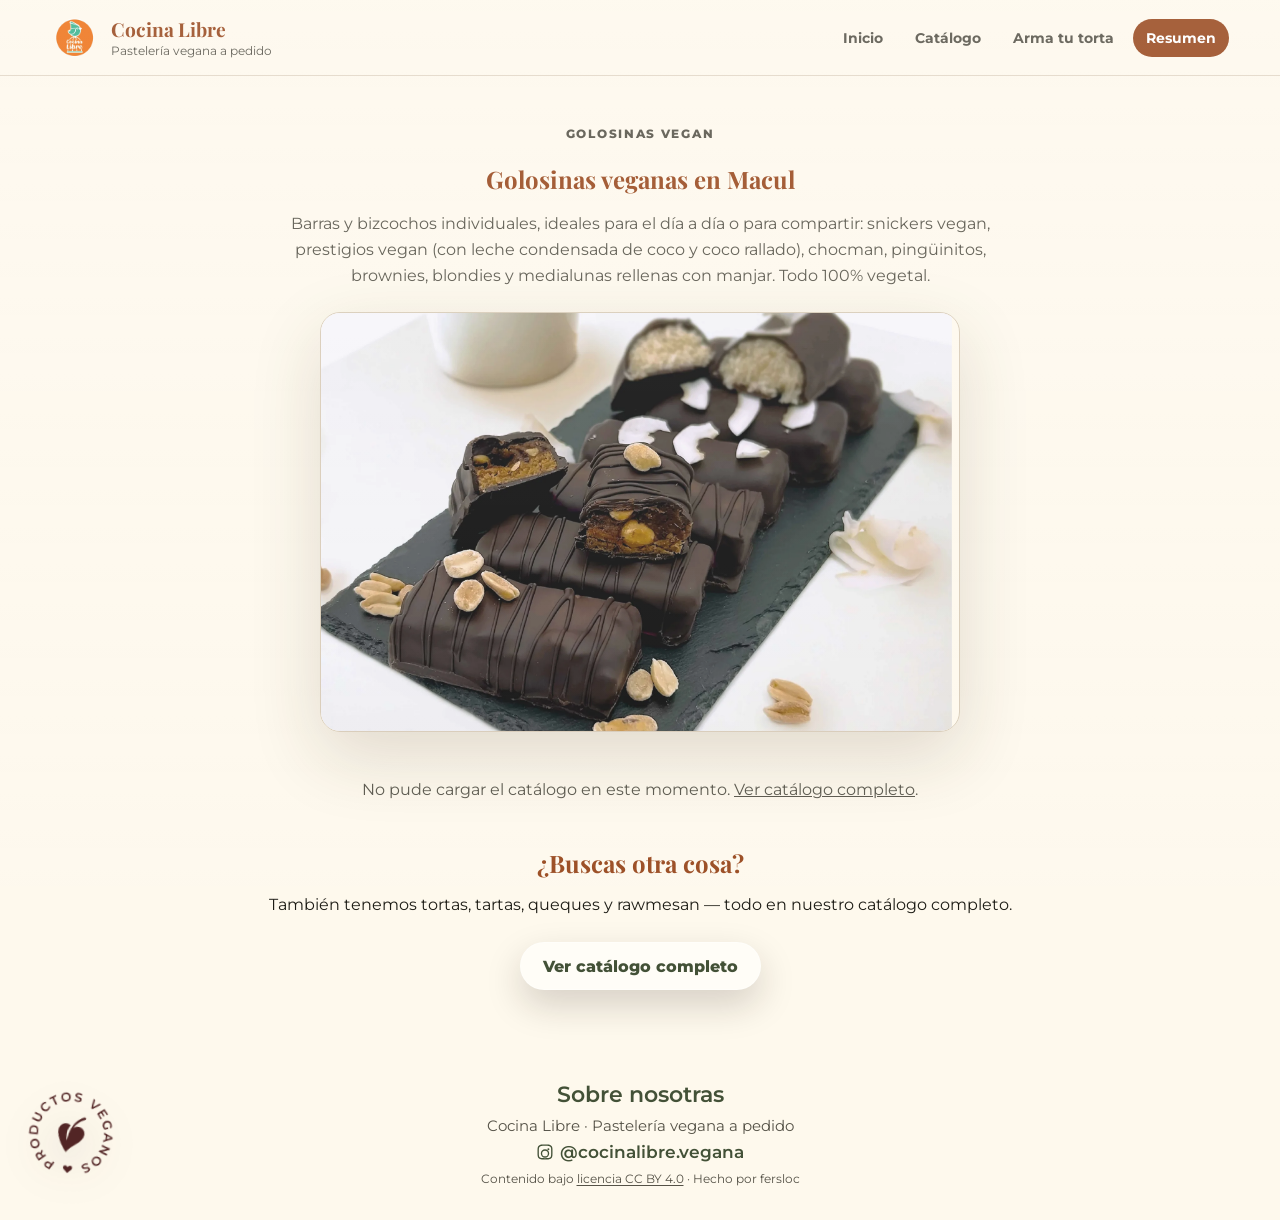
==== golosinas-veganas.html @ eaa478f3 "frslc" ====
<!doctype html>
<html lang="es">
  <head>
    <meta charset="utf-8" />
    <meta name="viewport" content="width=device-width, initial-scale=1" />
    <title>Golosinas veganas en Macul | Cocina Libre</title>
    <link rel="icon" type="image/png" href="assets/Imagenes/recursosGraficos/recursos graficos extra-logo colores.png" />
    <link rel="apple-touch-icon" href="assets/Imagenes/recursosGraficos/recursos graficos extra-logo colores.png" />
    <meta name="description" content="Golosinas veganas en Macul: snickers, prestigios, chocman, pingüinitos, brownies, blondies y medialunas. 100% vegetal, sin lácteos ni huevo." />
    <meta name="robots" content="index, follow" />
    <link rel="canonical" href="https://cocinalibre.cl/golosinas-veganas.html" />
    <meta name="theme-color" content="#435137" />
    <meta property="og:title" content="Golosinas veganas en Macul | Cocina Libre" />
    <meta property="og:description" content="Golosinas veganas en Macul: snickers, prestigios, chocman, pingüinitos, brownies, blondies y medialunas." />
    <meta property="og:image" content="https://cocinalibre.cl/assets/Imagenes/imagenes categorias/cat-golosinas1.webp" />
    <meta property="og:url" content="https://cocinalibre.cl/golosinas-veganas.html" />
    <meta property="og:type" content="website" />
    <link rel="preconnect" href="https://fonts.googleapis.com" />
    <link rel="preconnect" href="https://fonts.gstatic.com" crossorigin />
    <link href="https://fonts.googleapis.com/css2?family=Montserrat:wght@400;500;600;700;800&family=Playfair+Display:wght@600;700&display=swap" rel="stylesheet" />
    <link rel="stylesheet" href="styles.css" />
    <style>
      .cat-hero { padding: 48px 0 8px; max-width: 760px; margin: 0 auto; text-align: center; }
      .cat-hero h1 { margin-bottom: 12px; font-family: "Playfair Display", Georgia, serif; color: var(--clay); font-weight: 700; }
      .cat-hero p { color: var(--muted); line-height: 1.6; }
      .cat-photo { display: block; width: 100%; max-width: 640px; margin: 24px auto; border-radius: 20px; border: 1px solid var(--line); box-shadow: var(--shadow); object-fit: cover; max-height: 420px; }
      .cat-section { max-width: 760px; margin: 0 auto 40px; }
      .cat-section h2 { margin-bottom: 12px; }
      .cat-section p, .cat-section li { color: var(--muted); line-height: 1.6; }
      .cat-catalog { max-width: 900px; margin: 0 auto 32px; text-align: center; }
      .cat-cta { max-width: 760px; margin: 0 auto 56px; text-align: center; }
      .cat-cta h2 { color: var(--clay); }
      .cat-cta .button { margin-top: 12px; }
    </style>
  </head>
  <body>
    <header class="topbar">
      <a class="brand" href="index.html#inicio">
        <span class="brand-mark"><img src="assets/Imagenes/recursosGraficos/recursos graficos extra-logo colores.webp" alt="Cocina Libre" /></span>
        <span>
          <strong>Cocina Libre</strong>
          <span>Pastelería vegana a pedido</span>
        </span>
      </a>
      <nav class="nav" aria-label="Navegación principal">
        <a href="index.html#inicio">Inicio</a>
        <a href="index.html#catalogo">Catálogo</a>
        <a href="index.html#arma-tu-torta">Arma tu torta</a>
        <a class="whatsapp-link" href="index.html#resumen">Resumen</a>
      </nav>
    </header>

    <main class="page">
      <section class="shell cat-hero">
        <p class="eyebrow">Golosinas vegan</p>
        <h1>Golosinas veganas en Macul</h1>
        <p>
          Barras y bizcochos individuales, ideales para el día a día o para compartir: snickers vegan, prestigios
          vegan (con leche condensada de coco y coco rallado), chocman, pingüinitos, brownies, blondies y
          medialunas rellenas con manjar. Todo 100% vegetal.
        </p>
        <img class="cat-photo" src="assets/Imagenes/imagenes categorias/cat-golosinas1.webp" alt="Golosinas veganas de Cocina Libre" />
      </section>

      <section class="shell cat-catalog">
        <div id="embeddedCatalog" class="catalog-grid"></div>
      </section>

      <section class="shell cat-cta">
        <h2>¿Buscas otra cosa?</h2>
        <p>También tenemos tortas, tartas, queques y rawmesan — todo en nuestro catálogo completo.</p>
        <a class="button primary" href="index.html#catalogo">Ver catálogo completo</a>
      </section>
    </main>

    <footer class="shell footer">
      <span class="footer-badges" aria-hidden="true">
        <span class="footer-stamp-wrap"><img class="footer-stamp" src="assets/Imagenes/recursosGraficos/recursos graficos extra-productosveganos.webp" alt="" /></span>
      </span>
      <span class="footer-copy">
        <a class="footer-about-link footer-about-link--top" href="sobre-nosotras.html">Sobre nosotras</a><br />
        <span class="footer-tagline">Cocina Libre · Pastelería vegana a pedido</span><br />
        <span class="footer-links">
          <a class="footer-instagram" href="https://instagram.com/cocinalibre.vegana" target="_blank" rel="noreferrer" aria-label="Instagram de Cocina Libre">
            <svg class="footer-instagram-icon" viewBox="0 0 24 24" aria-hidden="true" focusable="false"><path fill="currentColor" d="M12 2c2.717 0 3.056.01 4.122.06 1.065.05 1.79.217 2.428.465.66.254 1.216.598 1.772 1.153.5.5.9 1.112 1.153 1.772.247.637.415 1.363.465 2.428.05 1.066.06 1.405.06 4.122s-.01 3.056-.06 4.122c-.05 1.065-.218 1.79-.465 2.428a4.883 4.883 0 01-1.153 1.772c-.5.5-1.112.9-1.772 1.153-.637.247-1.363.415-2.428.465-1.066.05-1.405.06-4.122.06s-3.056-.01-4.122-.06c-1.065-.05-1.79-.218-2.428-.465a4.883 4.883 0 01-1.772-1.153 4.883 4.883 0 01-1.153-1.772c-.247-.637-.415-1.363-.465-2.428C2.013 15.056 2 14.717 2 12s.01-3.056.06-4.122c.05-1.066.217-1.79.465-2.428a4.883 4.883 0 011.153-1.772A4.883 4.883 0 015.45 2.525c.637-.248 1.363-.415 2.428-.465C8.944 2.013 9.283 2 12 2zm0 1.802c-2.67 0-2.986.01-4.04.058-.976.045-1.505.207-1.858.344-.466.181-.8.398-1.15.748-.35.35-.567.684-.748 1.15-.137.353-.3.882-.344 1.858-.048 1.054-.058 1.37-.058 4.04s.01 2.986.058 4.04c.045.976.207 1.505.344 1.858.181.466.398.8.748 1.15.35.35.684.567 1.15.748.353.137.882.3 1.858.344 1.054.048 1.37.058 4.04.058s2.986-.01 4.04-.058c.976-.045 1.505-.207 1.858-.344.466-.181.8-.398 1.15-.748.35-.35.567-.684.748-1.15.137-.353.3-.882.344-1.858.048-1.054.058-1.37.058-4.04s-.01-2.986-.058-4.04c-.045-.976-.207-1.505-.344-1.858a3.09 3.09 0 00-.748-1.15 3.09 3.09 0 00-1.15-.748c-.353-.137-.882-.3-1.858-.344-1.054-.048-1.37-.058-4.04-.058zm0 4.594a5.604 5.604 0 110 11.208 5.604 5.604 0 010-11.208zm0 1.802a3.802 3.802 0 100 7.604 3.802 3.802 0 000-7.604zm5.838-1.995a1.31 1.31 0 11-2.62 0 1.31 1.31 0 012.62 0z"/></svg>
            <span class="footer-instagram-handle">@cocinalibre.vegana</span>
          </a>
        </span>
        <span class="footer-credit">Contenido bajo <a href="https://creativecommons.org/licenses/by/4.0/deed.es" target="_blank" rel="license noreferrer">licencia CC BY 4.0</a> · Hecho por fersloc</span>
      </span>
    </footer>

    <script src="catalog-embed.js"></script>
    <script>
      renderEmbeddedCatalog(document.getElementById("embeddedCatalog"), "Golosinas vegan");
    </script>
    <script src="scroll-top.js"></script>
  </body>
</html>
---- styles.css ----
:root {
        --cream: #fef9ed;
        --cream-2: #f5ecda;
        --paper: #fffdf7;
        --sage: #435137;
        --sage-2: #d8e8c5;
        --sage-3: #6a775d;
        --clay: #98471c;
        --clay-2: #ffdbcc;
        --rose: #efbba2;
        --ink: #1d1c15;
        --muted: #555247;
        --line: #d8cbb7;
        --shadow: 0 24px 70px rgba(63, 41, 24, 0.16);
      }

      * { box-sizing: border-box; }
      html { scroll-behavior: smooth; }
      body {
        margin: 0;
        background: var(--cream);
        color: var(--ink);
        font-family: Montserrat, system-ui, sans-serif;
      }

      body::before {
        content: "";
        position: fixed;
        inset: 0;
        pointer-events: none;
        background-image:
          linear-gradient(rgba(255,255,255,0.45), rgba(255,255,255,0.16)),
          url("https://www.transparenttextures.com/patterns/natural-paper.png");
        opacity: 0.32;
        z-index: 50;
      }

      a { color: inherit; }
      button, input, select { font: inherit; }

      .topbar {
        position: fixed;
        inset: 0 0 auto;
        z-index: 40;
        height: 76px;
        display: flex;
        align-items: center;
        justify-content: space-between;
        padding: 0 clamp(18px, 4vw, 64px);
        background: rgba(254, 249, 237, 0.88);
        border-bottom: 1px solid rgba(216, 203, 183, 0.72);
        backdrop-filter: blur(18px);
      }

      .brand {
        display: flex;
        align-items: center;
        gap: 12px;
        text-decoration: none;
      }

      .brand-mark {
        width: 48px;
        height: 48px;
        display: grid;
        place-items: center;
        border-radius: 0;
        background: transparent;
        color: inherit;
        font-weight: 800;
        overflow: hidden;
      }

      .brand-mark img {
        width: 100%;
        height: 100%;
        object-fit: contain;
      }

      .brand strong {
        display: block;
        font-family: "Playfair Display", Georgia, serif;
        color: var(--clay);
        font-size: 1.2rem;
        line-height: 1;
      }

      .brand span:last-child {
        display: block;
        margin-top: 3px;
        color: var(--muted);
        font-size: 0.78rem;
      }

      .nav {
        display: flex;
        align-items: center;
        gap: 6px;
      }

      .nav a {
        padding: 10px 13px;
        border-radius: 999px;
        color: var(--muted);
        text-decoration: none;
        font-size: 0.88rem;
        font-weight: 700;
      }

      .nav a:hover,
      .nav a:focus-visible {
        background: var(--sage-2);
        color: var(--sage);
        outline: none;
      }

      .nav .whatsapp-link {
        background: var(--clay);
        color: white;
      }

      .page {
        overflow: hidden;
        padding-top: 76px;
      }

      .shell {
        width: min(1240px, calc(100% - 32px));
        margin: 0 auto;
      }

      .hero {
        position: relative;
        min-height: calc(100vh - 76px);
        padding: clamp(38px, 6vw, 78px) 0 clamp(92px, 10vw, 150px);
        background:
          radial-gradient(circle at 8% 12%, rgba(255, 219, 204, 0.55), transparent 22rem),
          var(--cream);
        border-bottom-left-radius: 70% 9%;
        border-bottom-right-radius: 70% 9%;
      }

      .hero::before {
        content: "";
        position: absolute;
        inset: 0 0 4%;
        z-index: 0;
        background: var(--sage);
        clip-path: ellipse(104% 82% at 38% 7%);
      }

      .hero > * {
        position: relative;
        z-index: 1;
      }

      .brand-bird {
        position: absolute;
        z-index: 2;
        pointer-events: none;
        user-select: none;
        filter: drop-shadow(0 14px 22px rgba(31, 24, 15, 0.18));
      }

      .brand-bird img {
        display: block;
        width: 100%;
        height: auto;
      }

      .brand-bird--hero {
        width: clamp(116px, 13vw, 186px);
        left: clamp(18px, 5vw, 86px);
        bottom: clamp(52px, 8vw, 122px);
        transform: rotate(-12deg) scaleX(-1);
      }

      .hero-grid {
        display: grid;
        grid-template-columns: minmax(0, 0.9fr) minmax(320px, 1.1fr);
        gap: clamp(32px, 5vw, 76px);
        align-items: start;
      }

      .eyebrow {
        margin: 0;
        color: var(--clay-2);
        font-size: 0.76rem;
        font-weight: 800;
        letter-spacing: 0.14em;
        text-transform: uppercase;
      }

      .hero h1,
      h2,
      h3 {
        margin: 0;
        font-family: "Playfair Display", Georgia, serif;
        text-wrap: balance;
      }

      .hero h1 {
        max-width: 650px;
        margin-top: 18px;
        color: white;
        font-size: clamp(2.85rem, 5.9vw, 5.65rem);
        line-height: 0.98;
        letter-spacing: -0.02em;
      }

      .hero-copy {
        max-width: 610px;
        margin: 26px 0 0;
        color: rgba(255,255,255,0.86);
        font-size: clamp(1rem, 1.25vw, 1.12rem);
        line-height: 1.7;
      }

      .hero-actions {
        display: flex;
        flex-wrap: wrap;
        gap: 12px;
        margin-top: 32px;
      }

      .hero-actions .category-jump {
        display: none;
      }

      .button {
        display: inline-flex;
        align-items: center;
        justify-content: center;
        min-height: 48px;
        padding: 0 22px;
        border: 1px solid rgba(255,255,255,0.38);
        border-radius: 999px;
        background: rgba(255,255,255,0.12);
        color: white;
        text-decoration: none;
        font-weight: 800;
        cursor: pointer;
      }

      .button.primary {
        background: var(--paper);
        color: var(--sage);
        box-shadow: 0 15px 36px rgba(31, 24, 15, 0.18);
      }



      @keyframes blobBreath {
        0%, 100% { border-radius: var(--blob-a); transform: translate3d(0,0,0) rotate(var(--blob-rotate, 0deg)); }
        50% { border-radius: var(--blob-b); transform: translate3d(0,-6px,0) rotate(calc(var(--blob-rotate, 0deg) * -1)); }
      }

      @keyframes blobImageDrift {
        0%, 100% { transform: scale(1.04) translate3d(0,0,0); }
        50% { transform: scale(1.1) translate3d(-2%, 1%, 0); }
      }

      .blob-shape {
        --blob-a: 58% 42% 34% 66% / 52% 35% 65% 48%;
        --blob-b: 38% 62% 56% 44% / 44% 55% 45% 56%;
        border-radius: var(--blob-a);
      }

      .blob-soft {
        position: relative;
        border-radius: var(--blob-a);
        isolation: isolate;
      }

      .blob-soft::before {
        content: "";
        position: absolute;
        inset: -10px;
        z-index: -1;
        border-radius: inherit;
        background: rgba(216, 232, 197, 0.42);
        transform: rotate(-3deg);
      }

      .hero-art {
        position: relative;
        min-height: 620px;
      }

      .hero-photo {
        --blob-a: 62% 38% 31% 69% / 55% 33% 67% 45%;
        --blob-b: 46% 54% 61% 39% / 42% 58% 42% 58%;
        --blob-rotate: -1.5deg;
        position: absolute;
        inset: 0 0 0 10%;
        overflow: hidden;
        border: 14px solid rgba(255,255,255,0.14);
        border-radius: var(--blob-a);
        background: var(--cream-2);
        box-shadow: var(--shadow);
        animation: blobBreath 11s ease-in-out infinite;
      }

      .hero-photo::before {
        content: "";
        position: absolute;
        inset: 0;
        background:
          linear-gradient(135deg, rgba(74, 91, 65, 0.16), rgba(176, 98, 51, 0.10)),
          url("assets/builder/portad1.jpg");
        background-size: cover;
        background-position: center;
      }

      .hero-photo::after {
        content: "";
        position: absolute;
        inset: 8%;
        border: 1px solid rgba(255,255,255,0.42);
        border-radius: 45% 55% 62% 38% / 48% 39% 61% 52%;
        pointer-events: none;
      }

      .hero-photo img {
        display: none;
      }

      .floating-note {
        --blob-a: 68% 32% 62% 38% / 31% 54% 46% 69%;
        --blob-b: 42% 58% 39% 61% / 62% 35% 65% 38%;
        position: absolute;
        display: flex;
        align-items: center;
        justify-content: center;
        left: 0;
        bottom: 30px;
        width: min(300px, 68%);
        padding: 26px 24px 30px;
        border: 1px solid rgba(216, 203, 183, 0.8);
        border-radius: var(--blob-a);
        background: rgba(255,253,247,0.95);
        box-shadow: var(--shadow);
        text-align: center;
        animation: blobBreath 13s ease-in-out infinite;
      }

      .floating-note strong {
        display: block;
        color: var(--clay);
        font-family: "Playfair Display", Georgia, serif;
        font-size: 1.3rem;
      }

      .floating-note span {
        display: none;
        margin-top: 8px;
        color: var(--muted);
        font-size: 0.9rem;
        line-height: 1.45;
      }

      .intro-categories {
        position: relative;
        z-index: 2;
        margin-top: -54px;
        padding-bottom: clamp(70px, 8vw, 120px);
      }

      .category-band {
        position: relative;
        z-index: 1;
        padding: clamp(8px, 2vw, 18px) 0 0;
      }

      .category-heading {
        display: flex;
        align-items: center;
        justify-content: space-between;
        gap: 18px;
        margin-bottom: 24px;
      }

      .category-heading h2 {
        color: var(--sage);
        font-size: clamp(1.8rem, 4vw, 3.1rem);
      }

      .category-heading p {
        display: none;
      }

      .category-grid {
        display: grid;
        grid-template-columns: repeat(4, minmax(0, 1fr));
        gap: clamp(12px, 2vw, 22px);
        align-items: center;
      }

      .category-tile {
        --blob-a: 62% 38% 34% 66% / 48% 34% 66% 52%;
        --blob-b: 38% 62% 57% 43% / 57% 43% 57% 43%;
        --tile-color: var(--sage);
        position: relative;
        min-height: clamp(150px, 18vw, 224px);
        aspect-ratio: 1.08;
        overflow: hidden;
        border: 0;
        border-radius: var(--blob-a);
        background: var(--sage);
        color: white;
        cursor: pointer;
        text-align: left;
        box-shadow: 0 18px 42px rgba(66, 41, 24, 0.16);
        animation: blobBreath var(--blob-speed, 14s) ease-in-out infinite;
        animation-delay: var(--blob-delay, 0s);
      }

      .category-tile--photo {
        background: var(--tile-color);
      }

      .category-tile--photo::before {
        content: "";
        position: absolute;
        inset: 13px;
        z-index: 0;
        border: 8px solid var(--tile-color);
        border-radius: inherit;
        background-image: var(--tile-image);
        background-size: cover;
        background-position: center;
        box-shadow: inset 0 0 0 1px rgba(255,255,255,0.22);
        transform: rotate(-1deg) scale(1.01);
      }

      .category-tile:nth-child(1) {
        border-radius: 52% 48% 42% 58% / 55% 40% 60% 45%;
        --blob-speed: 13s;
        --blob-delay: -1.5s;
      }

      .category-tile:nth-child(2) {
        border-radius: 34% 66% 54% 46% / 58% 43% 57% 42%;
        transform: translateY(18px);
        --blob-speed: 16s;
        --blob-delay: -6s;
      }

      .category-tile:nth-child(3) {
        border-radius: 70% 30% 42% 58% / 42% 57% 43% 58%;
        transform: translateY(-8px);
        --blob-speed: 12s;
        --blob-delay: -3.25s;
      }

      .category-tile:nth-child(4) {
        border-radius: 46% 54% 63% 37% / 54% 39% 61% 46%;
        background: var(--clay);
        transform: translateY(8px);
        --blob-speed: 17s;
        --blob-delay: -9s;
      }

      .category-tile img {
        display: none;
      }

      .category-tile::after {
        content: "";
        position: absolute;
        inset: 0;
        z-index: 1;
        background:
          radial-gradient(circle at 74% 24%, rgba(255,255,255,0.22), transparent 0 18%, transparent 22%),
          linear-gradient(180deg, rgba(18,15,10,0.02), rgba(18,15,10,0.16));
      }

      .category-tile:hover img,
      .category-tile:focus-visible img {
        transform: scale(1.06);
      }

      .category-tile span {
        position: absolute;
        left: 12%;
        right: 9%;
        bottom: 10%;
        z-index: 2;
        display: grid;
        place-items: center;
        min-height: 72px;
        padding: 16px 18px 18px;
        border: 1px solid rgba(216, 203, 183, 0.88);
        border-radius: 62% 38% 54% 46% / 39% 58% 42% 61%;
        background: rgba(255,253,247,0.94);
        color: var(--clay);
        text-align: center;
        box-shadow: 0 12px 30px rgba(66, 41, 24, 0.14);
        font-family: "Playfair Display", Georgia, serif;
        font-size: clamp(1.35rem, 2.3vw, 2rem);
        font-weight: 700;
        line-height: 1;
        text-wrap: balance;
      }

      .category-tile:nth-child(1) span {
        left: 10%;
        right: 12%;
        bottom: 11%;
        border-radius: 54% 46% 35% 65% / 58% 36% 64% 42%;
      }

      .category-tile:nth-child(2) span {
        left: 9%;
        right: 15%;
        bottom: 13%;
        border-radius: 35% 65% 57% 43% / 42% 59% 41% 58%;
      }

      .category-tile:nth-child(3) span {
        left: 13%;
        right: 8%;
        bottom: 8%;
        border-radius: 66% 34% 45% 55% / 45% 38% 62% 55%;
      }

      .category-tile:nth-child(4) span {
        left: 9%;
        right: 9%;
        bottom: 12%;
        border-radius: 42% 58% 61% 39% / 61% 41% 59% 39%;
      }

      .category-tile em {
        position: absolute;
        z-index: 1;
        top: 18px;
        left: 22px;
        font-style: normal;
        font-size: 0.74rem;
        font-weight: 800;
        letter-spacing: 0.12em;
        text-transform: uppercase;
        opacity: 0.9;
      }

      .catalog-section {
        padding: clamp(16px, 2.4vw, 32px) 0 clamp(60px, 8vw, 100px);
      }

      .catalog-section > .section-head {
        padding-left: clamp(18px, 3.5vw, 46px);
        margin-bottom: 20px;
      }

      .catalog-section > .section-head h2 {
        color: var(--clay);
      }

      .section-head {
        display: flex;
        align-items: end;
        justify-content: space-between;
        gap: 20px;
        margin-bottom: 28px;
      }

      .section-head .eyebrow {
        color: var(--clay);
      }

      .section-head h2 {
        margin-top: 8px;
        color: var(--ink);
        font-size: clamp(1.9rem, 3.2vw, 2.8rem);
        line-height: 1.05;
      }

      .catalog-tools {
        display: flex;
        flex-wrap: wrap;
        justify-content: flex-end;
        gap: 10px;
      }

      .catalog-tools select,
      .catalog-tools input {
        min-height: 46px;
        border: 1px solid var(--line);
        border-radius: 999px;
        background: var(--paper);
        color: var(--ink);
        padding: 0 16px;
      }

      .catalog-tools input {
        width: min(330px, 100%);
      }

      .catalog-tools input[type="hidden"] {
        display: none;
      }

      .notice {
        display: none;
        max-width: 100%;
        margin-top: 18px;
        padding: 12px 16px;
        border: 1px solid var(--line);
        border-radius: 999px;
        background: var(--paper);
        color: var(--muted);
        font-size: 0.92rem;
      }

      .notice strong {
        color: var(--clay);
      }

      .catalog-groups {
        display: grid;
        gap: 66px;
      }

      .catalog-family {
        position: relative;
        display: grid;
        gap: 22px;
      }

      .family-perch-bird {
        position: absolute;
        top: 0;
        width: clamp(48px, 6vw, 72px);
        height: auto;
        transform: translate(-50%, calc(var(--bird-bottom, 0.85) * -100%)) rotate(-6deg);
        filter: drop-shadow(0 8px 12px rgba(63, 41, 24, 0.22));
        z-index: 2;
        pointer-events: none;
      }

      .family-perch-bird.is-flipped {
        transform: translate(-50%, calc(var(--bird-bottom, 0.85) * -100%)) scaleX(-1) rotate(6deg);
      }

      .family-head {
        position: relative;
        min-height: 110px;
        display: grid;
        align-items: center;
        overflow: hidden;
        padding: 16px clamp(22px, 4vw, 46px);
        border-radius: 72px 26px 72px 26px;
        background: var(--sage-2);
      }

      .family-head::after {
        content: "";
        position: absolute;
        inset: 0;
        background: linear-gradient(90deg, rgba(19,31,9,0.08), rgba(255,255,255,0.28));
      }

      .family-head h3 {
        position: relative;
        z-index: 1;
        color: var(--sage);
        font-size: clamp(1.7rem, 3vw, 2.6rem);
        line-height: 1;
      }

      .family-head p {
        position: relative;
        z-index: 1;
        max-width: 560px;
        margin: 10px 0 0;
        color: var(--muted);
        line-height: 1.5;
      }

      .catalog-grid {
        display: grid;
        grid-template-columns: repeat(auto-fit, minmax(260px, 1fr));
        gap: 24px;
        align-items: start;
      }

      .catalog-grid .product-card:nth-child(3n + 2) {
        margin-top: 42px;
      }

      .catalog-grid .product-card:nth-child(4n) {
        margin-top: 18px;
      }

      .catalog-grid .product-card:nth-child(4n + 1) {
        --media-a: 58% 42% 35% 65% / 43% 61% 39% 57%;
        --media-b: 36% 64% 62% 38% / 59% 37% 63% 41%;
        --media-speed: 13s;
        --media-delay: -1.5s;
        --media-rotate: -8deg;
        --media-x: -3%;
        --media-y: 1%;
      }

      .catalog-grid .product-card:nth-child(4n + 2) {
        --media-a: 39% 61% 68% 32% / 58% 35% 65% 42%;
        --media-b: 72% 28% 44% 56% / 36% 68% 32% 64%;
        --media-speed: 21s;
        --media-delay: -10s;
        --media-rotate: 7deg;
        --media-x: 2%;
        --media-y: -2%;
      }

      .catalog-grid .product-card:nth-child(4n + 3) {
        --media-a: 69% 31% 51% 49% / 35% 63% 37% 65%;
        --media-b: 41% 59% 29% 71% / 65% 39% 61% 35%;
        --media-speed: 11s;
        --media-delay: -3.25s;
        --media-rotate: 3deg;
        --media-x: 4%;
        --media-y: 2%;
      }

      .catalog-grid .product-card:nth-child(4n) {
        --media-a: 47% 53% 33% 67% / 69% 43% 57% 31%;
        --media-b: 64% 36% 73% 27% / 38% 62% 38% 62%;
        --media-speed: 16s;
        --media-delay: -7s;
        --media-rotate: -4deg;
        --media-x: -1%;
        --media-y: -3%;
      }

      .catalog-grid .product-card:nth-child(6n + 1) {
        --media-a: 31% 69% 56% 44% / 42% 70% 30% 58%;
        --media-b: 68% 32% 37% 63% / 61% 34% 66% 39%;
        --media-rotate: 9deg;
      }

      .catalog-grid .product-card:nth-child(6n + 4) {
        --media-a: 72% 28% 62% 38% / 48% 31% 69% 52%;
        --media-b: 35% 65% 49% 51% / 32% 70% 30% 68%;
        --media-rotate: -10deg;
      }

      .catalog-grid .product-card:nth-child(7n + 5) {
        --media-a: 44% 56% 27% 73% / 54% 39% 61% 46%;
        --media-b: 63% 37% 70% 30% / 34% 66% 34% 66%;
        --media-delay: -11s;
        --media-rotate: 5deg;
      }

      .product-card {
        display: grid;
        gap: 0;
        padding: 12px;
        overflow: hidden;
        border: 1px solid rgba(216, 203, 183, 0.72);
        border-radius: 24px;
        background: var(--paper);
        box-shadow: 0 14px 36px rgba(69, 47, 28, 0.08);
        cursor: default;
        text-align: left;
        transition: transform 260ms ease, box-shadow 260ms ease;
      }

      .product-card:hover,
      .product-card:focus-visible {
        transform: translateY(-3px);
        box-shadow: 0 22px 54px rgba(69, 47, 28, 0.14);
        outline: none;
      }

      .product-media {
        --media-a: 54% 46% 31% 69% / 36% 59% 41% 64%;
        --media-b: 38% 62% 58% 42% / 52% 34% 66% 48%;
        --media-speed: 14s;
        --media-delay: 0s;
        --media-rotate: 0deg;
        --media-x: 0%;
        --media-y: 0%;
        position: relative;
        display: block;
        width: 92%;
        margin: 6px auto 0;
        padding: 0;
        border: 9px solid var(--solid-color, var(--cream-2));
        aspect-ratio: 1 / 1.06;
        overflow: visible;
        border-radius: var(--media-a);
        background: var(--solid-color, var(--cream-2));
        color: inherit;
        cursor: zoom-in;
        animation: mediaBlob var(--media-speed) ease-in-out infinite;
        animation-delay: var(--media-delay);
      }

      .catalog-grid .product-card:nth-child(2n) .product-media {
        animation-direction: reverse;
      }

      .catalog-grid .product-card:nth-child(3n) .product-media {
        width: 86%;
        aspect-ratio: 1.04 / 1;
      }

      .catalog-grid .product-card:nth-child(5n) .product-media {
        width: 94%;
        aspect-ratio: 1 / 0.92;
      }

      .product-media::before {
        content: "";
        position: absolute;
        inset: 0;
        z-index: 0;
        border-radius: inherit;
        background:
          radial-gradient(circle at 72% 24%, rgba(255,255,255,0.28), transparent 0 16%, transparent 21%),
          linear-gradient(145deg, rgba(255,255,255,0.14), rgba(31,24,15,0.18)),
          var(--media-image, linear-gradient(var(--solid-color), var(--solid-color)));
        background-size: cover;
        background-position: center;
        transition: transform 700ms ease;
      }

      .product-card:hover .product-media::before {
        transform: scale(1.09) rotate(-1deg);
      }

      .product-bird {
        position: absolute;
        right: 1%;
        bottom: 1%;
        z-index: 5;
        width: clamp(67px, 32.5%, 130px);
        max-height: 50%;
        object-fit: contain;
        pointer-events: none;
        filter: drop-shadow(0 10px 18px rgba(31, 24, 15, 0.22));
      }

      .product-bird--left {
        right: auto;
        left: 1%;
      }

      .product-bird--right {
        right: 1%;
        left: auto;
      }

      .product-bird--large {
        width: clamp(76px, 35.7%, 143px);
        max-height: 54%;
      }

      .product-bird--tarta {
        width: clamp(74px, 35.8%, 143px);
        max-height: 55%;
      }

      .product-bird--golosina {
        right: -18%;
        bottom: -20%;
        left: auto;
        width: clamp(152px, 73.2%, 293px);
        max-height: 92%;
      }

      @keyframes mediaBlob {
        0%, 100% {
          border-radius: var(--media-a);
          transform: translate3d(var(--media-x), var(--media-y), 0) rotate(var(--media-rotate)) scaleX(var(--media-flip, 1));
        }
        50% {
          border-radius: var(--media-b);
          transform: translate3d(calc(var(--media-x) * -1), calc(var(--media-y) * -1), 0) rotate(calc(var(--media-rotate) * -1)) scaleX(var(--media-flip, 1));
        }
      }

      .product-body {
        display: grid;
        gap: 11px;
        padding: 18px 18px 20px;
        border-radius: 18% 7% 21% 9% / 8% 20% 8% 17%;
        background: rgba(255,253,247,0.88);
      }

      .product-body h3 {
        color: var(--clay);
        font-size: 1.7rem;
        line-height: 1.05;
      }

      .product-body p {
        margin: 0;
        color: var(--muted);
        line-height: 1.5;
      }

      .quick-config {
        display: grid;
        gap: 8px;
        margin-top: 8px;
      }

      .quick-config details {
        border-top: 1px solid var(--line);
        padding-top: 8px;
      }

      .quick-config summary {
        display: none;
      }

      .quick-config select {
        width: 100%;
        min-height: 38px;
        margin-top: 7px;
        border: 1px solid var(--line);
        border-radius: 12px;
        background: white;
        color: var(--ink);
        padding: 0 10px;
      }

      .quick-config select.quick-format--fixed {
        border: none;
        background: transparent;
        padding: 0 0 0 2px;
        appearance: none;
        -webkit-appearance: none;
        pointer-events: none;
        color: var(--ink);
        opacity: 1;
        font-weight: 600;
      }

      .option-help {
        position: relative;
        width: 100%;
        box-sizing: border-box;
        margin: 4px auto 2px;
        padding: 6px 9px 7px;
        border: 1px solid rgba(216, 203, 183, 0.92);
        border-radius: 10px;
        background: rgba(255, 253, 247, 0.96);
        color: var(--muted);
        font-size: 0.7rem;
        line-height: 1.28;
        text-align: center;
        box-shadow: 0 6px 16px rgba(69, 47, 28, 0.05);
      }

      .option-help::before {
        content: "";
        position: absolute;
        top: -6px;
        left: 50%;
        width: 10px;
        height: 10px;
        border-left: 1px solid rgba(216, 203, 183, 0.82);
        border-top: 1px solid rgba(216, 203, 183, 0.82);
        background: rgba(255, 253, 247, 0.96);
        transform: translateX(-50%) rotate(45deg);
      }

      .reserve-row {
        display: flex;
        align-items: center;
        justify-content: center;
        gap: 12px;
        margin-top: 10px;
      }

      .summary-item .reserve-row {
        justify-content: space-between;
      }

      .reserve-row strong {
        color: var(--clay);
      }

      .reserve-button {
        display: inline-flex;
        align-items: center;
        justify-content: center;
        min-height: 38px;
        padding: 0 13px;
        border-radius: 999px;
        background: var(--clay);
        color: white;
        text-decoration: none;
        font-size: 0.82rem;
        font-weight: 800;
      }

      .reserve-button:focus-visible {
        outline: 3px solid rgba(67, 81, 55, 0.28);
        outline-offset: 3px;
      }

      .option-error {
        min-height: 20px;
        color: #8b2d1d;
        font-size: 0.78rem;
        font-weight: 700;
        line-height: 1.35;
      }

      .price {
        color: var(--clay);
        font-weight: 800;
      }

      .open-detail {
        color: var(--sage);
        font-weight: 800;
      }

      .builder-section {
        position: relative;
        padding: clamp(64px, 8vw, 110px) 0;
        background: var(--sage);
        color: white;
        border-bottom-left-radius: 55% 8%;
        border-bottom-right-radius: 55% 8%;
        overflow-x: clip;
      }

      .builder-box {
        display: grid;
        width: min(1500px, calc(100% - clamp(48px, 7vw, 120px)));
        grid-template-columns: minmax(300px, 440px) minmax(0, 1fr);
        gap: clamp(36px, 4vw, 88px);
        align-items: center;
      }

      .builder-box h2 {
        max-width: 440px;
        font-size: clamp(2.45rem, 3.7vw, 4rem);
        line-height: 1.05;
      }

      .builder-title-line {
        display: block;
        white-space: nowrap;
      }

      .builder-box p {
        max-width: 460px;
        color: rgba(255,255,255,0.76);
        line-height: 1.65;
      }

      .builder-card {
        display: grid;
        grid-template-columns: minmax(360px, 560px) minmax(260px, 320px);
        gap: clamp(28px, 3vw, 64px);
        align-items: center;
        padding: 24px 0;
        border: 0;
        border-radius: 0;
        background: transparent;
        min-width: 0;
      }

      .builder-card a {
        width: 100%;
        margin-top: 14px;
      }

      .layer-cake {
        position: relative;
        min-height: 0;
        display: grid;
        gap: 4px;
        isolation: isolate;
        overflow: visible;
      }

      .layer-cake::before {
        content: none;
        position: absolute;
        left: 45%;
        bottom: 28px;
        width: 74%;
        height: 34px;
        border-radius: 50%;
        background: rgba(20, 18, 14, 0.22);
        filter: blur(8px);
        transform: translateX(-50%) rotate(-3deg);
        z-index: -1;
      }

      .layer-cake::after {
        content: none;
        position: absolute;
        left: 12%;
        top: 16%;
        width: 58px;
        height: 180px;
        border-left: 1px solid rgba(255,255,255,0.18);
        border-radius: 70% 0 0 50%;
        opacity: 0.7;
      }

      .layer {
        position: absolute;
        left: 43%;
        width: min(66%, 310px);
        transform: translateX(-50%) rotate(-2deg);
        box-shadow: inset 0 -16px 26px rgba(81,45,28,0.13), 0 18px 30px rgba(28, 22, 15, 0.18);
      }

      .layer.top {
        top: 36px;
        height: 92px;
        border-radius: 53% 47% 49% 51% / 34% 38% 62% 66%;
        background:
          radial-gradient(circle at 28% 32%, #7c4a2e 0 5px, transparent 6px),
          radial-gradient(circle at 46% 22%, #d9a441 0 5px, transparent 6px),
          radial-gradient(circle at 62% 35%, #6f7d55 0 6px, transparent 7px),
          radial-gradient(circle at 72% 20%, #5b2b22 0 4px, transparent 5px),
          radial-gradient(ellipse at 36% 58%, rgba(255,255,255,0.72), transparent 42%),
          linear-gradient(160deg, #fff3df, #e6c394 58%, #bd7a4d);
      }

      .layer.top::before,
      .layer.top::after,
      .layer.fill::before,
      .layer.base::before {
        content: "";
        position: absolute;
        pointer-events: none;
      }

      .layer.top::before {
        inset: 18px 20px auto 20px;
        height: 26px;
        border-radius: 50%;
        border-top: 8px solid rgba(255,255,255,0.54);
        transform: rotate(-2deg);
      }

      .layer.top::after {
        left: 24%;
        top: 12%;
        width: 9px;
        height: 9px;
        border-radius: 50%;
        background: #5b2b22;
        box-shadow:
          34px 12px 0 #d9a441,
          68px 2px 0 #6f7d55,
          96px 18px 0 #7c4a2e,
          124px 5px 0 #f1d5b8,
          142px 24px 0 #5b2b22;
      }

      .layer.fill {
        top: 182px;
        height: 88px;
        width: min(70%, 330px);
        border-radius: 54% 46% 43% 57% / 35% 40% 60% 65%;
        background:
          radial-gradient(circle at 30% 34%, rgba(255,255,255,0.45), transparent 20%),
          radial-gradient(circle at 55% 25%, #d9bd7a 0 13px, transparent 14px),
          radial-gradient(circle at 42% 38%, #f4e2bd 0 16px, transparent 17px),
          linear-gradient(90deg, #f3d9a9, #e5bc78 52%, #c98950);
        transform: translateX(-50%) rotate(2deg);
      }

      .layer.fill::before {
        left: 15%;
        top: 14px;
        width: 72%;
        height: 24px;
        border-radius: 999px;
        background: linear-gradient(90deg, transparent, #9e5b2f 18%, #c77937 42%, transparent 78%);
        transform: rotate(-5deg);
      }

      .layer.base {
        top: 318px;
        height: 112px;
        width: min(62%, 295px);
        border-radius: 48% 52% 45% 55% / 22% 27% 73% 78%;
        background:
          radial-gradient(circle at 18% 34%, rgba(255,255,255,0.11) 0 2px, transparent 3px),
          radial-gradient(circle at 34% 68%, rgba(255,255,255,0.09) 0 2px, transparent 3px),
          radial-gradient(circle at 72% 45%, rgba(255,255,255,0.1) 0 2px, transparent 3px),
          radial-gradient(circle at 52% 28%, #1c0e0a 0 5px, transparent 6px),
          linear-gradient(145deg, #6b3328, #351813 72%);
      }

      .layer.base::before {
        left: 14%;
        top: -34px;
        width: 5px;
        height: 5px;
        border-radius: 50%;
        background: rgba(255,241,219,0.72);
        box-shadow:
          28px -18px 0 rgba(255,241,219,0.45),
          58px 4px 0 rgba(255,241,219,0.52),
          94px -26px 0 rgba(255,241,219,0.38),
          126px -8px 0 rgba(255,241,219,0.5),
          158px -30px 0 rgba(255,241,219,0.32);
      }

      .layer-label {
        position: absolute;
        right: 0;
        width: min(34%, 150px);
        color: rgba(255,255,255,0.88);
        font-size: 0.78rem;
        line-height: 1.25;
        font-weight: 600;
      }

      .layer-label::before {
        content: "";
        position: absolute;
        right: calc(100% + 9px);
        top: 16px;
        width: 66px;
        height: 1px;
        background: rgba(255,255,255,0.66);
      }

      .layer-label::after {
        content: "";
        position: absolute;
        right: calc(100% + 72px);
        top: 11px;
        width: 10px;
        height: 10px;
        border-radius: 50%;
        background: rgba(255,253,247,0.96);
        box-shadow: 0 0 0 5px rgba(255,255,255,0.14);
      }

      .layer-label strong {
        display: block;
        color: #fff8ec;
        font-family: Georgia, "Times New Roman", serif;
        font-size: clamp(1.2rem, 2vw, 1.55rem);
        line-height: 1;
        margin-bottom: 5px;
      }

      .layer-label.top-note { top: 64px; }
      .layer-label.fill-note { top: 212px; }
      .layer-label.base-note { top: 348px; }

      .cake-photo {
        display: block;
        width: min(88%, 360px);
        height: auto;
        object-fit: contain;
        margin: 0 auto;
        pointer-events: none;
        user-select: none;
        filter: drop-shadow(0 16px 22px rgba(18, 15, 10, 0.22));
      }

      .cake-photo.topping {
        width: min(80%, 320px);
      }

      .cake-photo.cream {
        width: min(74%, 360px);
      }

      .cake-photo.base {
        width: min(76%, 340px);
      }

      .cake-step {
        display: grid;
        gap: 8px;
        margin-bottom: 22px;
      }

      .cake-step:last-child {
        margin-bottom: 0;
      }

      .cake-step-text {
        display: block;
        max-width: 320px;
        margin: 0 auto;
        color: rgba(255,255,255,0.82);
        font-size: 0.78rem;
        line-height: 1.25;
        font-weight: 600;
        text-align: center;
      }

      .cake-step-text strong {
        display: block;
        color: #fff8ec;
        font-family: Georgia, "Times New Roman", serif;
        font-size: clamp(1.25rem, 2vw, 1.7rem);
        line-height: 1;
        margin-bottom: 5px;
      }

      .layer-cake {
        min-height: 500px;
        display: block;
      }

      .cake-step {
        display: contents;
      }

      .cake-step-text {
        position: absolute;
        right: 4%;
        width: min(32%, 150px);
        max-width: none;
        margin: 0;
        text-align: left;
        color: rgba(255,255,255,0.88);
      }

      .cake-step-text::before {
        content: "";
        position: absolute;
        right: calc(100% + 9px);
        top: 16px;
        width: 58px;
        height: 1px;
        background: rgba(255,255,255,0.66);
      }

      .cake-step-text::after {
        content: "";
        position: absolute;
        right: calc(100% + 64px);
        top: 11px;
        width: 10px;
        height: 10px;
        border-radius: 50%;
        background: rgba(255,253,247,0.96);
        box-shadow: 0 0 0 5px rgba(255,255,255,0.14);
      }

      .cake-step:nth-child(1) .cake-step-text { top: 62px; }
      .cake-step:nth-child(2) .cake-step-text { top: 218px; }
      .cake-step:nth-child(3) .cake-step-text { top: 372px; }

      .cake-photo {
        position: absolute;
        left: 33%;
        margin: 0;
        transform: translateX(-50%);
      }

      .cake-photo.topping {
        top: 32px;
        width: min(58%, 285px);
        transform: translateX(-50%) rotate(-2deg);
      }

      .cake-photo.cream {
        top: 184px;
        width: min(64%, 320px);
        transform: translateX(-50%) rotate(1.2deg);
      }

      .cake-photo.base {
        top: 334px;
        width: min(60%, 300px);
        transform: translateX(-50%) rotate(-1deg);
      }

      .builder-card .layer-cake {
        min-height: 0;
        display: grid;
        gap: 18px;
        width: 100%;
        border: 0;
        border-radius: 0;
        overflow: visible;
      }

      .builder-card .cake-step {
        display: grid;
        gap: 8px;
      }

      .builder-card .cake-photo {
        position: static;
        left: auto;
        display: block;
        margin: 0 auto;
        transform: none;
      }

      .builder-card .cake-photo.topping {
        width: min(54%, 300px);
        transform: rotate(-2deg);
      }

      .builder-card .cake-photo.cream {
        width: min(62%, 350px);
        transform: rotate(1.2deg);
      }

      .builder-card .cake-photo.base {
        width: min(58%, 330px);
        transform: rotate(-1deg);
      }

      .builder-card .cake-step-text {
        position: static;
        left: auto;
        right: auto;
        width: min(90%, 340px);
        max-width: none;
        margin: 0 auto;
        transform: none;
        text-align: center;
        padding: 0;
        border-radius: 0;
        background: transparent;
        backdrop-filter: none;
        text-shadow: none;
      }

      .builder-card .cake-step-text::before {
        content: none;
        position: absolute;
        right: calc(100% + 9px);
        top: 16px;
        width: 54px;
        height: 1px;
        background: rgba(255,255,255,0.66);
      }

      .builder-card .cake-step-text::after {
        content: none;
        position: absolute;
        right: calc(100% + 60px);
        top: 11px;
        width: 10px;
        height: 10px;
        border-radius: 50%;
        background: rgba(255,253,247,0.96);
        box-shadow: 0 0 0 5px rgba(255,255,255,0.14);
      }

      .builder-form {
        width: 100%;
        max-width: 330px;
        margin: 0 0 0 auto;
      }

      .builder-card .layer-cake {
        display: block;
        position: relative;
        min-height: 610px;
        width: 100%;
        overflow: visible;
      }

      .builder-card .cake-step {
        display: contents;
      }

      .builder-card .cake-photo {
        position: absolute;
        left: 30%;
        display: block;
        margin: 0;
        object-fit: contain;
        transform: translateX(-50%);
        filter: drop-shadow(0 18px 26px rgba(18, 15, 10, 0.24));
        z-index: 1;
      }

      .builder-card .cake-photo.topping {
        top: 22px;
        width: min(58%, 330px);
        transform: translateX(-50%) rotate(-2deg);
      }

      .builder-card .cake-photo.cream {
        top: 226px;
        width: min(64%, 360px);
        transform: translateX(-50%) rotate(1deg);
      }

      .builder-card .cake-photo.base {
        top: 430px;
        width: min(60%, 340px);
        transform: translateX(-50%) rotate(-1deg);
      }

      .builder-card .cake-step-text {
        position: absolute;
        left: auto;
        right: 0;
        width: min(35%, 190px);
        max-width: none;
        margin: 0;
        padding: 0;
        background: transparent;
        color: rgba(255,255,255,0.88);
        text-align: left;
        text-shadow: none;
        transform: none;
        z-index: 3;
      }

      .builder-card .cake-step-text::before {
        content: "";
        position: absolute;
        right: calc(100% + 9px);
        top: 16px;
        width: 88px;
        height: 1px;
        background: rgba(255,255,255,0.66);
        z-index: 4;
      }

      .builder-card .cake-step-text::after {
        content: "";
        position: absolute;
        right: calc(100% + 94px);
        top: 11px;
        width: 10px;
        height: 10px;
        border-radius: 50%;
        background: rgba(255,253,247,0.96);
        box-shadow: 0 0 0 5px rgba(255,255,255,0.14);
        z-index: 5;
      }

      .builder-card .cake-step:nth-child(1) .cake-step-text { top: 86px; }
      .builder-card .cake-step:nth-child(2) .cake-step-text { top: 290px; }
      .builder-card .cake-step:nth-child(3) .cake-step-text { top: 494px; }

      .builder-card .cake-step:nth-child(2) .cake-step-text::before {
        width: 116px;
      }

      .builder-card .cake-step:nth-child(2) .cake-step-text::after {
        right: calc(100% + 122px);
      }

      .builder-card .cake-step:nth-child(3) .cake-step-text::before {
        width: 128px;
      }

      .builder-card .cake-step:nth-child(3) .cake-step-text::after {
        right: calc(100% + 134px);
      }

      .builder-options {
        display: grid;
        gap: 12px;
        overflow: visible;
      }

      .builder-options label {
        display: grid;
        gap: 7px;
        padding: 10px 12px 12px;
        border: 1px solid rgba(255,255,255,0.18);
        border-radius: 18px;
        background: rgba(255,255,255,0.08);
        color: white;
        font-weight: 700;
      }

      .builder-options span {
        font-size: 0.78rem;
        letter-spacing: 0.08em;
        text-transform: uppercase;
        color: rgba(255,255,255,0.74);
      }

      .builder-options select {
        width: 100%;
        min-height: 42px;
        border: 1px solid rgba(255,255,255,0.28);
        border-radius: 999px;
        background: rgba(255,253,247,0.94);
        color: var(--sage);
        padding: 0 12px;
        font: inherit;
        font-weight: 800;
      }

      .builder-pick {
        position: relative;
        padding: 0;
        border: 1px solid rgba(255,255,255,0.18);
        border-radius: 18px;
        background: rgba(255,255,255,0.08);
        color: white;
        overflow: visible;
        z-index: 1;
      }

      .builder-pick[open] {
        z-index: 20;
      }

      .builder-pick summary {
        display: flex;
        align-items: center;
        justify-content: space-between;
        gap: 12px;
        min-height: 50px;
        padding: 0 12px;
        cursor: pointer;
        list-style: none;
      }

      .builder-pick summary::-webkit-details-marker {
        display: none;
      }

      .builder-pick summary::after {
        content: "+";
        display: grid;
        place-items: center;
        width: 24px;
        height: 24px;
        border-radius: 999px;
        background: rgba(255,253,247,0.92);
        color: var(--sage);
        font-weight: 900;
      }

      .builder-pick[open] summary::after {
        content: "−";
      }

      .builder-pick summary strong {
        margin-left: auto;
        color: rgba(255,255,255,0.82);
        font-size: 0.78rem;
      }

      .builder-checks {
        position: absolute;
        top: calc(100% + 8px);
        left: 0;
        right: 0;
        display: grid;
        gap: 7px;
        max-height: 236px;
        overflow: auto;
        padding: 10px 12px;
        border: 1px solid rgba(255,255,255,0.18);
        border-radius: 18px;
        background: rgba(74, 91, 65, 0.96);
        box-shadow: 0 18px 34px rgba(20, 18, 14, 0.24);
        backdrop-filter: blur(10px);
      }

      .builder-checks label {
        display: flex;
        align-items: center;
        justify-content: flex-start;
        gap: 8px;
        padding: 8px 10px;
        border-color: rgba(255,255,255,0.16);
        border-radius: 999px;
        background: rgba(255,253,247,0.92);
        color: var(--sage);
        font-size: 0.88rem;
        font-weight: 800;
      }

      .builder-checks input {
        width: 16px;
        height: 16px;
        accent-color: var(--clay);
      }

      .builder-options textarea {
        width: 100%;
        min-height: 74px;
        resize: vertical;
        border: 1px solid rgba(255,255,255,0.28);
        border-radius: 18px;
        background: rgba(255,253,247,0.94);
        color: var(--sage);
        padding: 11px 12px;
        font: inherit;
        font-weight: 700;
      }

      .topper-note {
        max-width: 330px;
        margin: 12px 0 0 auto;
        padding: 12px 14px;
        border: 1px solid rgba(255,255,255,0.18);
        border-radius: 14px;
        background: rgba(255,253,247,0.1);
        color: rgba(255,255,255,0.82);
        font-size: 0.84rem;
        font-weight: 700;
        line-height: 1.4;
      }

      .topper-note strong {
        color: #fff8ec;
      }

      .topper-note a {
        color: #fff8ec;
        text-decoration: underline;
        text-decoration-thickness: 1px;
        text-underline-offset: 3px;
      }

      .topper-samples {
        display: grid;
        grid-template-columns: repeat(3, 48px);
        gap: 8px;
        margin-top: 10px;
      }

      .topper-sample {
        position: relative;
        width: 48px;
        aspect-ratio: 1;
        padding: 0;
        border: 1px solid rgba(255,253,247,0.3);
        border-radius: 8px;
        background: rgba(255,253,247,0.16);
        overflow: hidden;
        cursor: pointer;
      }

      .topper-sample img {
        display: block;
        width: 100%;
        height: 100%;
        object-fit: cover;
      }

      .builder-total {
        display: flex;
        align-items: center;
        justify-content: space-between;
        margin-top: 12px;
        padding-top: 12px;
        border-top: 1px solid rgba(255,255,255,0.2);
        font-weight: 800;
      }

      .moodboard-section {
        padding: clamp(54px, 8vw, 108px) 0 clamp(70px, 9vw, 124px);
        background: var(--cream);
      }

      .moodboard-head {
        display: grid;
        grid-template-columns: minmax(0, 0.8fr) minmax(260px, 0.44fr);
        gap: clamp(18px, 5vw, 70px);
        align-items: end;
        margin-bottom: clamp(22px, 4vw, 40px);
      }

      .moodboard-head h2 {
        color: var(--sage);
        font-size: clamp(2.2rem, 5vw, 5rem);
        line-height: 0.98;
      }

      .moodboard-head p {
        margin: 0;
        color: var(--muted);
        line-height: 1.65;
      }

      .moodboard-slider {
        position: relative;
      }

      .moodboard-track {
        display: grid;
        grid-auto-flow: column;
        grid-auto-columns: minmax(250px, 28vw);
        gap: clamp(18px, 2.5vw, 34px);
        overflow-x: auto;
        overscroll-behavior-inline: contain;
        scroll-snap-type: none;
        cursor: grab;
        padding: 8px 0 22px;
        scrollbar-width: none;
      }

      .moodboard-track::-webkit-scrollbar {
        display: none;
      }

      .moodboard-track.is-dragging {
        cursor: grabbing;
        scroll-snap-type: none;
      }

      .moodboard-card {
        position: relative;
        aspect-ratio: 1;
        min-height: 0;
        padding: clamp(22px, 3vw, 36px);
        border: 1px solid rgba(216, 203, 183, 0.75);
        border-radius: 8px;
        background: var(--tone, var(--sage-2));
        scroll-snap-align: start;
        overflow: hidden;
        isolation: isolate;
        user-select: none;
      }

      .moodboard-photo {
        position: absolute;
        inset: 0;
        z-index: -2;
        width: 112%;
        height: 100%;
        max-width: none;
        object-fit: cover;
        transform: translate3d(calc(var(--parallax-x, 0px) * -0.85), 0, 0) scale(1.04);
        transition: transform 120ms linear;
        filter: none;
      }

      .moodboard-card::before,
      .moodboard-card::after {
        content: none;
        position: absolute;
        z-index: 0;
        border-radius: 999px;
        transform: translate3d(var(--parallax-x, 0px), 0, 0);
        transition: transform 120ms linear;
      }

      .moodboard-card::before {
        inset: 0;
        width: auto;
        aspect-ratio: auto;
        border-radius: 0;
        background:
          linear-gradient(180deg, rgba(29, 28, 21, 0.06), rgba(29, 28, 21, 0.58)),
          linear-gradient(90deg, rgba(255,253,247,0.1), rgba(255,253,247,0));
        transform: none;
      }

      .moodboard-card::after {
        width: 44%;
        aspect-ratio: 1;
        left: 10%;
        bottom: -16%;
        background: rgba(67, 81, 55, 0.18);
      }

      .moodboard-depth {
        display: none;
      }

      .moodboard-content {
        position: absolute;
        z-index: 2;
        left: clamp(18px, 3vw, 34px);
        right: clamp(18px, 3vw, 34px);
        bottom: clamp(20px, 3vw, 36px);
        display: grid;
        gap: 0;
      }

      .moodboard-kicker {
        display: none;
      }

      .moodboard-content h3 {
        color: var(--cream);
        width: fit-content;
        max-width: min(100%, 12ch);
        padding: 7px 10px 8px;
        border-radius: 8px;
        background: rgba(255, 253, 247, 0.82);
        color: var(--sage);
        font-size: clamp(0.84rem, 1.5vw, 1.75rem);
        line-height: 0.98;
        text-shadow: none;
      }

      .moodboard-tags {
        display: none;
        flex-wrap: wrap;
        gap: 8px;
      }

      .moodboard-tags span {
        padding: 7px 10px;
        border: 1px solid rgba(255,253,247,0.34);
        border-radius: 999px;
        background: rgba(29, 28, 21, 0.22);
        color: rgba(255,253,247,0.86);
        font-size: 0.74rem;
        font-weight: 800;
      }

      .moodboard-progress {
        height: 4px;
        margin-top: 12px;
        border-radius: 999px;
        background: rgba(216, 203, 183, 0.78);
        overflow: hidden;
      }

      .moodboard-progress span {
        display: block;
        width: var(--progress, 0%);
        height: 100%;
        border-radius: inherit;
        background: var(--sage);
        transition: width 140ms ease;
      }

      .detail {
        position: fixed;
        inset: 0;
        z-index: 70;
        display: none;
        padding: 18px;
        background: rgba(27, 24, 18, 0.46);
      }

      .detail.is-open {
        display: grid;
        place-items: center;
      }

      .detail-card {
        display: grid;
        grid-template-columns: minmax(250px, 390px) minmax(0, 1fr);
        width: min(900px, 100%);
        max-height: min(720px, calc(100vh - 36px));
        overflow: auto;
        border-radius: 34px;
        background: var(--paper);
        box-shadow: var(--shadow);
      }

      .detail-media {
        min-height: 420px;
        background: var(--cream-2);
      }

      .detail-media img {
        width: 100%;
        height: 100%;
        object-fit: cover;
      }

      .detail-content {
        padding: clamp(24px, 4vw, 44px);
      }

      .detail-close {
        float: right;
        width: 40px;
        height: 40px;
        border: 1px solid var(--line);
        border-radius: 50%;
        background: var(--paper);
        color: var(--ink);
        cursor: pointer;
        font-weight: 800;
      }

      .detail-content .eyebrow {
        color: var(--clay);
      }

      .detail-content h2 {
        margin-top: 8px;
        color: var(--ink);
        font-size: clamp(2.3rem, 5vw, 4rem);
        line-height: 0.95;
      }

      .detail-content p {
        color: var(--ink);
        line-height: 1.55;
      }

      .ingredient-list {
        display: grid;
        gap: 10px;
        margin: 22px 0;
      }

      .ingredient {
        padding-top: 12px;
        border-top: 1px solid var(--line);
      }

      .ingredient strong {
        display: block;
        margin-bottom: 4px;
        color: var(--clay);
        font-size: 0.78rem;
        font-weight: 800;
        letter-spacing: 0.08em;
        text-transform: uppercase;
      }

      .order-box {
        display: grid;
        grid-template-columns: repeat(2, minmax(0, 1fr));
        gap: 10px;
        padding: 16px;
        border: 1px solid var(--line);
        border-radius: 24px;
        background: #fff8ed;
      }

      .field {
        display: grid;
        gap: 6px;
        color: var(--muted);
        font-size: 0.82rem;
        font-weight: 800;
      }

      .field:last-of-type,
      .total,
      .whatsapp,
      .fineprint {
        grid-column: 1 / -1;
      }

      .field select,
      .field input {
        min-height: 42px;
        border: 1px solid var(--line);
        border-radius: 14px;
        background: white;
        color: var(--ink);
        padding: 0 12px;
      }

      .total {
        display: flex;
        justify-content: space-between;
        gap: 12px;
        padding-top: 12px;
        border-top: 1px solid var(--line);
        font-weight: 800;
      }

      .whatsapp {
        display: grid;
        place-items: center;
        min-height: 48px;
        border-radius: 999px;
        background: var(--clay);
        color: white;
        text-decoration: none;
        font-weight: 800;
      }

      .fineprint {
        margin: 0;
        color: var(--muted);
        font-size: 0.78rem;
        line-height: 1.35;
      }

      .footer {
        display: grid;
        grid-template-columns: 1fr auto 1fr;
        align-items: center;
        gap: 22px;
        padding: 34px 0;
        color: var(--muted);
        font-size: 0.88rem;
      }

      .footer-badges {
        display: contents;
      }

      .footer-copy {
        justify-self: center;
        text-align: center;
        font-size: 1.08rem;
      }

      .footer-links {
        display: flex;
        align-items: center;
        justify-content: center;
        flex-wrap: wrap;
        gap: 14px;
        margin-top: 6px;
      }

      .footer-about-link {
        color: var(--sage);
        text-decoration: none;
        font-weight: 600;
      }

      .footer-about-link--top {
        display: inline-block;
        margin-bottom: 6px;
        font-size: 1.3em;
      }

      .footer-tagline {
        font-size: 0.85em;
      }

      .footer-credit {
        display: block;
        margin-top: 10px;
        font-size: 0.72rem;
        color: var(--muted);
      }

      .footer-credit a {
        color: inherit;
        text-decoration: underline;
        text-underline-offset: 2px;
      }

      .footer-credit a:hover {
        color: var(--clay);
      }

      .scroll-top-btn {
        position: fixed;
        right: clamp(10px, 2.5vw, 24px);
        bottom: clamp(10px, 2.5vw, 24px);
        z-index: 60;
        width: clamp(64px, 8vw, 92px);
        height: auto;
        padding: 0;
        border: none;
        background: transparent;
        cursor: pointer;
        opacity: 0;
        transform: translateY(14px) scale(0.85);
        pointer-events: none;
        transition: opacity 0.25s ease, transform 0.25s ease;
      }

      .scroll-top-btn.is-visible {
        opacity: 1;
        transform: translateY(0) scale(1);
        pointer-events: auto;
      }

      .scroll-top-bird {
        display: block;
        width: 100%;
        height: auto;
        transform: rotate(-8deg);
        filter: drop-shadow(0 10px 16px rgba(63, 41, 24, 0.25));
        transition: transform 0.2s ease;
      }

      .scroll-top-btn:hover .scroll-top-bird,
      .scroll-top-btn:focus-visible .scroll-top-bird {
        transform: rotate(-8deg) translateY(-4px);
      }

      .scroll-top-bird.is-flipped {
        transform: scaleX(-1) rotate(8deg);
      }

      .scroll-top-btn:hover .scroll-top-bird.is-flipped,
      .scroll-top-btn:focus-visible .scroll-top-bird.is-flipped {
        transform: scaleX(-1) rotate(8deg) translateY(-4px);
      }

      .scroll-top-arrow {
        position: absolute;
        width: 22px;
        height: 22px;
        right: 4px;
        bottom: 4px;
        padding: 4px;
        box-sizing: border-box;
        background: var(--clay);
        border-radius: 50%;
        box-shadow: 0 0 0 2px var(--cream);
        color: white;
      }

      .scroll-top-btn:hover .scroll-top-arrow,
      .scroll-top-btn:focus-visible .scroll-top-arrow {
        background: var(--sage);
      }

      @media (prefers-reduced-motion: reduce) {
        .scroll-top-btn {
          transition: opacity 0.1s linear;
        }
      }

      .footer-about-link:hover {
        color: var(--clay);
      }

      .footer-instagram {
        display: flex;
        width: fit-content;
        align-items: center;
        justify-content: center;
        gap: 6px;
        color: var(--sage);
        text-decoration: none;
        font-weight: 600;
      }

      .footer-instagram:hover {
        color: var(--clay);
      }

      .footer-instagram-icon {
        width: 18px;
        height: 18px;
      }

      .footer-stamp-wrap {
        display: flex;
        align-items: center;
        grid-column: 1;
        grid-row: 1;
        justify-self: start;
      }

      .footer-stamp {
        width: clamp(78px, 8vw, 112px);
        transform: rotate(8deg);
        filter: drop-shadow(0 10px 16px rgba(63, 41, 24, 0.14));
      }

      body.routed [data-page] {
        display: none;
      }

      body.routed [data-page].is-active {
        display: block;
      }

      body.routed #inicio.is-active {
        display: block;
      }

      body.routed #categorias.is-active {
        display: block;
      }

      .image-viewer .detail-card {
        display: block;
        width: min(760px, calc(100% - 28px));
        max-height: none;
        overflow: hidden;
        border-radius: 30px;
        background: var(--zoom-frame, var(--sage));
        padding: clamp(12px, 2vw, 18px);
        box-shadow: 0 28px 80px rgba(20, 18, 14, 0.34);
      }

      .topper-viewer .detail-card {
        width: min(600px, calc(100% - 28px));
      }

      .image-viewer .detail-media {
        min-height: 0;
      }

      .solid-zoom {
        position: relative;
        width: 100%;
        aspect-ratio: 1 / 1;
        min-height: 0;
        border-radius: 0;
        background-color: var(--zoom-frame, var(--sage));
        background:
          var(--zoom-image, var(--solid-color));
        background-size: contain;
        background-position: center;
        background-repeat: no-repeat;
        box-shadow: inset 0 0 0 1px rgba(255,255,255,0.24);
      }

      .zoom-bird {
        position: absolute;
        right: clamp(16px, 2.4vw, 28px);
        bottom: clamp(16px, 2.4vw, 28px);
        z-index: 2;
        width: clamp(78px, 13.7%, 124px);
        aspect-ratio: 1 / 1;
        background-image: var(--zoom-bird-image);
        background-size: contain;
        background-position: center;
        background-repeat: no-repeat;
        pointer-events: none;
        filter: drop-shadow(0 14px 22px rgba(20, 18, 14, 0.24));
      }

      .zoom-bird--left {
        right: auto;
        left: clamp(16px, 2.4vw, 28px);
      }

      .zoom-bird--golosina {
        right: clamp(-10px, -1.4vw, -6px);
        bottom: clamp(-10px, -1.4vw, -6px);
        left: auto;
        width: clamp(156px, 27.4%, 248px);
      }

      .image-viewer .detail-content {
        display: none;
      }

      .summary-section {
        min-height: calc(100vh - 76px);
        padding: clamp(70px, 9vw, 120px) 0;
        background: var(--cream);
      }

      .summary-panel {
        display: grid;
        grid-template-columns: minmax(0, 1fr) minmax(300px, 420px);
        gap: 24px;
        align-items: start;
      }

      .summary-list {
        display: grid;
        gap: 14px;
      }

      .summary-item {
        --blob-a: 8% 18% 9% 15% / 18% 9% 16% 8%;
        --blob-b: 16% 8% 17% 7% / 8% 17% 9% 15%;
        padding: 22px;
        border: 1px solid var(--line);
        border-radius: var(--blob-a);
        background: var(--paper);
      }

      .summary-item h3 {
        color: var(--clay);
      }

      .summary-side {
        --blob-a: 18% 12% 20% 14% / 14% 20% 12% 18%;
        --blob-b: 12% 20% 14% 18% / 20% 12% 18% 14%;
        position: sticky;
        top: 96px;
        padding: 38px 34px;
        border-radius: var(--blob-a);
        background: var(--sage);
        color: white;
        animation: blobBreath 15s ease-in-out infinite;
      }

      .summary-side h3 {
        margin: 0 0 14px;
        font-size: clamp(1.65rem, 3vw, 2.35rem);
        line-height: 1.05;
      }

      .summary-side p {
        color: rgba(255,255,255,0.76);
        line-height: 1.5;
      }

      @media (min-width: 901px) and (max-width: 1480px) {
        .builder-box {
          width: min(100% - 56px, 1240px);
          grid-template-columns: minmax(260px, 360px) minmax(0, 1fr);
          gap: clamp(28px, 3vw, 44px);
        }

        .builder-box h2 {
          max-width: 360px;
          font-size: clamp(2.35rem, 3.5vw, 3.45rem);
        }

        .builder-title-line {
          white-space: normal;
        }

        .builder-box p {
          max-width: 360px;
        }

        .builder-card {
          grid-template-columns: minmax(340px, 1fr) minmax(248px, 292px);
          gap: clamp(22px, 2.2vw, 34px);
          min-width: 0;
        }

        .builder-card .layer-cake {
          min-height: 560px;
        }

        .builder-card .cake-photo {
          left: 28%;
        }

        .builder-card .cake-photo.topping {
          width: min(56%, 280px);
        }

        .builder-card .cake-photo.cream {
          top: 210px;
          width: min(61%, 310px);
        }

        .builder-card .cake-photo.base {
          top: 398px;
          width: min(58%, 300px);
        }

        .builder-card .cake-step:nth-child(1) .cake-step-text { top: 80px; }
        .builder-card .cake-step:nth-child(2) .cake-step-text { top: 270px; }
        .builder-card .cake-step:nth-child(3) .cake-step-text { top: 458px; }

        .builder-card .cake-step-text {
          right: 0;
          width: min(36%, 168px);
        }

        .builder-card .cake-step-text::before {
          width: 58px;
        }

        .builder-card .cake-step-text::after {
          right: calc(100% + 64px);
        }

        .builder-card .cake-step:nth-child(2) .cake-step-text::before,
        .builder-card .cake-step:nth-child(3) .cake-step-text::before {
          width: 72px;
        }

        .builder-card .cake-step:nth-child(2) .cake-step-text::after,
        .builder-card .cake-step:nth-child(3) .cake-step-text::after {
          right: calc(100% + 78px);
        }

        .builder-form {
          max-width: 292px;
          min-width: 0;
        }

        .builder-form > p {
          font-size: 0.95rem;
        }

        .builder-options label,
        .builder-pick {
          border-radius: 14px;
        }

        .builder-pick summary,
        .builder-options label {
          padding-inline: 12px;
        }

        .builder-card a {
          white-space: normal;
        }
      }

      @media (min-width: 901px) and (max-width: 1100px) {
        .builder-box {
          width: min(100% - 48px, 860px);
          grid-template-columns: 1fr;
          gap: 34px;
        }

        .builder-box h2,
        .builder-box p {
          max-width: 620px;
        }

        .builder-card {
          grid-template-columns: minmax(0, 1fr) minmax(250px, 292px);
          width: 100%;
          gap: 26px;
        }

        .builder-card .layer-cake {
          min-height: 540px;
        }
      }

      @media (max-width: 900px) {
        .family-perch-bird {
          display: none;
        }

        .topbar {
          align-items: flex-start;
          height: auto;
          min-height: 76px;
          flex-direction: column;
          padding-block: 12px;
        }

        .page {
          padding-top: 112px;
        }

        .nav {
          width: 100%;
          overflow-x: auto;
          padding-bottom: 2px;
        }

        .hero-grid,
        .builder-box,
        .detail-card {
          grid-template-columns: 1fr;
        }

        .hero {
          border-bottom-left-radius: 40% 3%;
          border-bottom-right-radius: 40% 3%;
        }

        .hero::before {
          clip-path: ellipse(138% 82% at 42% 3%);
        }

        .hero-art {
          min-height: 420px;
        }

        .hero-photo {
          inset: 0;
        }

        .brand-bird--hero {
          width: 104px;
          left: 12px;
          bottom: 32px;
        }

        .footer {
          grid-template-columns: 1fr auto;
        }

        .footer-copy {
          grid-column: 1 / -1;
          grid-row: 1;
          justify-self: center;
        }

        .footer-stamp-wrap {
          grid-column: 1;
          grid-row: 2;
          justify-self: start;
        }

        .category-grid {
          grid-template-columns: repeat(2, minmax(0, 1fr));
          grid-auto-rows: auto;
        }

        .category-tile,
        .category-tile:nth-child(1),
        .category-tile:nth-child(2),
        .category-tile:nth-child(3),
        .category-tile:nth-child(4) {
          grid-column: auto;
          grid-row: auto;
          transform: none;
          min-height: clamp(145px, 42vw, 210px);
        }

        .category-tile span,
        .category-tile:nth-child(1) span,
        .category-tile:nth-child(2) span,
        .category-tile:nth-child(3) span,
        .category-tile:nth-child(4) span {
          left: 10%;
          right: 10%;
          bottom: 10%;
          min-height: 58px;
          padding: 13px 15px;
          font-size: clamp(1.16rem, 5vw, 1.55rem);
        }

        .category-heading,
        .section-head {
          align-items: start;
          flex-direction: column;
        }

        .category-heading {
          gap: 10px;
        }

        .catalog-tools,
        .catalog-tools input,
        .catalog-tools select {
          width: 100%;
        }

        .builder-card {
          grid-template-columns: 1fr;
          border-radius: 34px;
        }

        .layer-cake {
          min-height: 0;
        }

        .layer {
          left: 38%;
          width: min(58%, 250px);
        }

        .cake-photo {
          left: auto;
          width: min(54%, 230px);
        }

        .cake-photo.topping {
          width: min(52%, 225px);
        }

        .cake-photo.cream {
          width: min(58%, 250px);
        }

        .cake-photo.base {
          width: min(54%, 240px);
        }

        .layer.fill {
          width: min(62%, 268px);
        }

        .layer.base {
          width: min(55%, 240px);
        }

        .layer-label {
          right: 2%;
          width: 38%;
          font-size: 0.72rem;
        }

        .layer-label::before {
          width: 34px;
        }

        .layer-label::after {
          right: calc(100% + 42px);
        }

        .cake-step-text {
          left: auto;
          right: 1%;
          width: 42%;
          font-size: 0.7rem;
          text-align: left;
          transform: none;
        }

        .cake-step-text::before {
          content: "";
          width: 46px;
        }

        .cake-step-text::after {
          content: "";
          right: calc(100% + 54px);
        }

        .builder-card .cake-step:nth-child(2) .cake-step-text::before,
        .builder-card .cake-step:nth-child(3) .cake-step-text::before {
          width: 54px;
        }

        .builder-card .cake-step:nth-child(2) .cake-step-text::after,
        .builder-card .cake-step:nth-child(3) .cake-step-text::after {
          right: calc(100% + 62px);
        }

        .builder-section {
          padding-top: 52px;
        }

        .builder-box {
          width: min(100% - 32px, 430px);
          gap: 20px;
          align-items: start;
        }

        .builder-card {
          gap: 10px;
          padding-top: 0;
        }

        .builder-card .layer-cake {
          min-height: 430px;
          margin-top: -14px;
        }

        .builder-card .cake-photo {
          left: 28%;
        }

        .builder-card .cake-photo.topping {
          top: 18px;
          width: min(54%, 205px);
        }

        .builder-card .cake-photo.cream {
          top: 160px;
          width: min(58%, 230px);
        }

        .builder-card .cake-photo.base {
          top: 302px;
          width: min(56%, 220px);
        }

        .builder-card .cake-step:nth-child(1) .cake-step-text { top: 64px; }
        .builder-card .cake-step:nth-child(2) .cake-step-text { top: 204px; }
        .builder-card .cake-step:nth-child(3) .cake-step-text { top: 344px; }

        .builder-card .cake-step-text {
          right: 2%;
          width: 41%;
          font-size: 0.68rem;
        }

        .builder-card .cake-step-text strong {
          font-size: clamp(1.2rem, 6vw, 1.45rem);
        }

        .builder-form {
          max-width: 314px;
          margin-inline: auto;
        }

        .builder-form > p {
          max-width: 100%;
          margin-inline: auto;
          text-align: center;
        }

        .builder-total {
          max-width: 314px;
          margin-inline: auto;
        }

        .summary-section {
          padding: 52px 0 72px;
        }

        .moodboard-head {
          grid-template-columns: 1fr;
        }

        .moodboard-track {
          grid-auto-columns: minmax(250px, 78vw);
        }

        .moodboard-card {
          min-height: 0;
        }

        .summary-section .section-head {
          width: min(100% - 32px, 430px);
          margin-inline: auto;
        }

        .summary-panel {
          grid-template-columns: 1fr;
          width: min(100% - 32px, 430px);
          margin-inline: auto;
          gap: 18px;
        }

        .summary-list {
          width: 100%;
        }

        .summary-item {
          width: 100%;
          padding: 22px 20px;
          box-sizing: border-box;
          border-radius: 24px;
        }

        .summary-side {
          position: static;
          width: 100%;
          box-sizing: border-box;
          padding: 30px 26px;
          border-radius: 28px;
          text-align: left;
          order: 2;
          animation: none;
        }

        .summary-side .button {
          width: min(100%, 240px);
        }

        .detail {
          padding: 0;
          place-items: end;
        }

        .detail-card {
          max-height: 94vh;
          border-radius: 34px 34px 0 0;
        }

        .detail-media {
          min-height: 260px;
        }

        .order-box {
          grid-template-columns: 1fr;
        }
      }

      @media (min-width: 1300px) {
        .hero h1 {
          font-size: clamp(4.8rem, 5.55vw, 5.8rem);
        }

        .hero-copy {
          max-width: 650px;
        }
      }

      @media (prefers-reduced-motion: reduce) {
        .moodboard-card::before,
        .moodboard-card::after,
        .moodboard-depth {
          transform: none !important;
          transition: none;
        }
      }
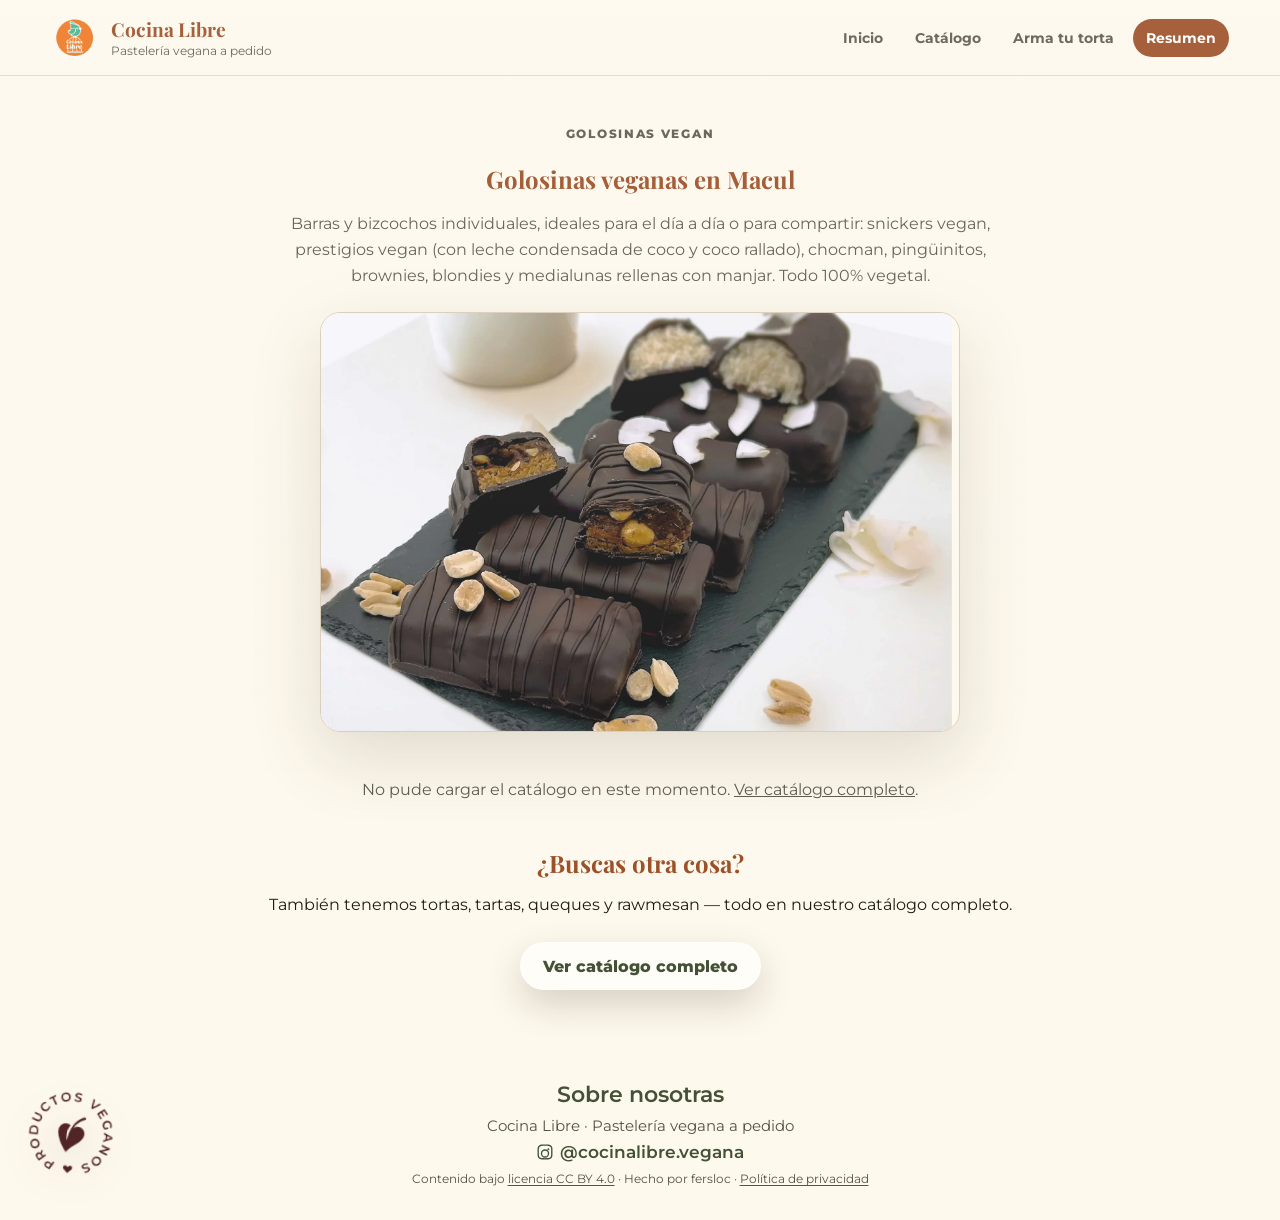
==== commit ab764b17: "l" ====
--- a/golosinas-veganas.html
+++ b/golosinas-veganas.html
@@ -86,7 +86,7 @@
             <span class="footer-instagram-handle">@cocinalibre.vegana</span>
           </a>
         </span>
-        <span class="footer-credit">Contenido bajo <a href="https://creativecommons.org/licenses/by/4.0/deed.es" target="_blank" rel="license noreferrer">licencia CC BY 4.0</a> · Hecho por fersloc</span>
+        <span class="footer-credit">Contenido bajo <a href="https://creativecommons.org/licenses/by/4.0/deed.es" target="_blank" rel="license noreferrer">licencia CC BY 4.0</a> · Hecho por fersloc · <a href="politica-de-privacidad.html">Política de privacidad</a></span>
       </span>
     </footer>
 
--- a/styles.css
+++ b/styles.css
@@ -169,9 +169,9 @@
       }
 
       .brand-bird--hero {
-        width: clamp(116px, 13vw, 186px);
+        width: clamp(100px, 11vw, 160px);
         left: clamp(18px, 5vw, 86px);
-        bottom: clamp(52px, 8vw, 122px);
+        bottom: clamp(12px, 3vw, 40px);
         transform: rotate(-12deg) scaleX(-1);
       }
 
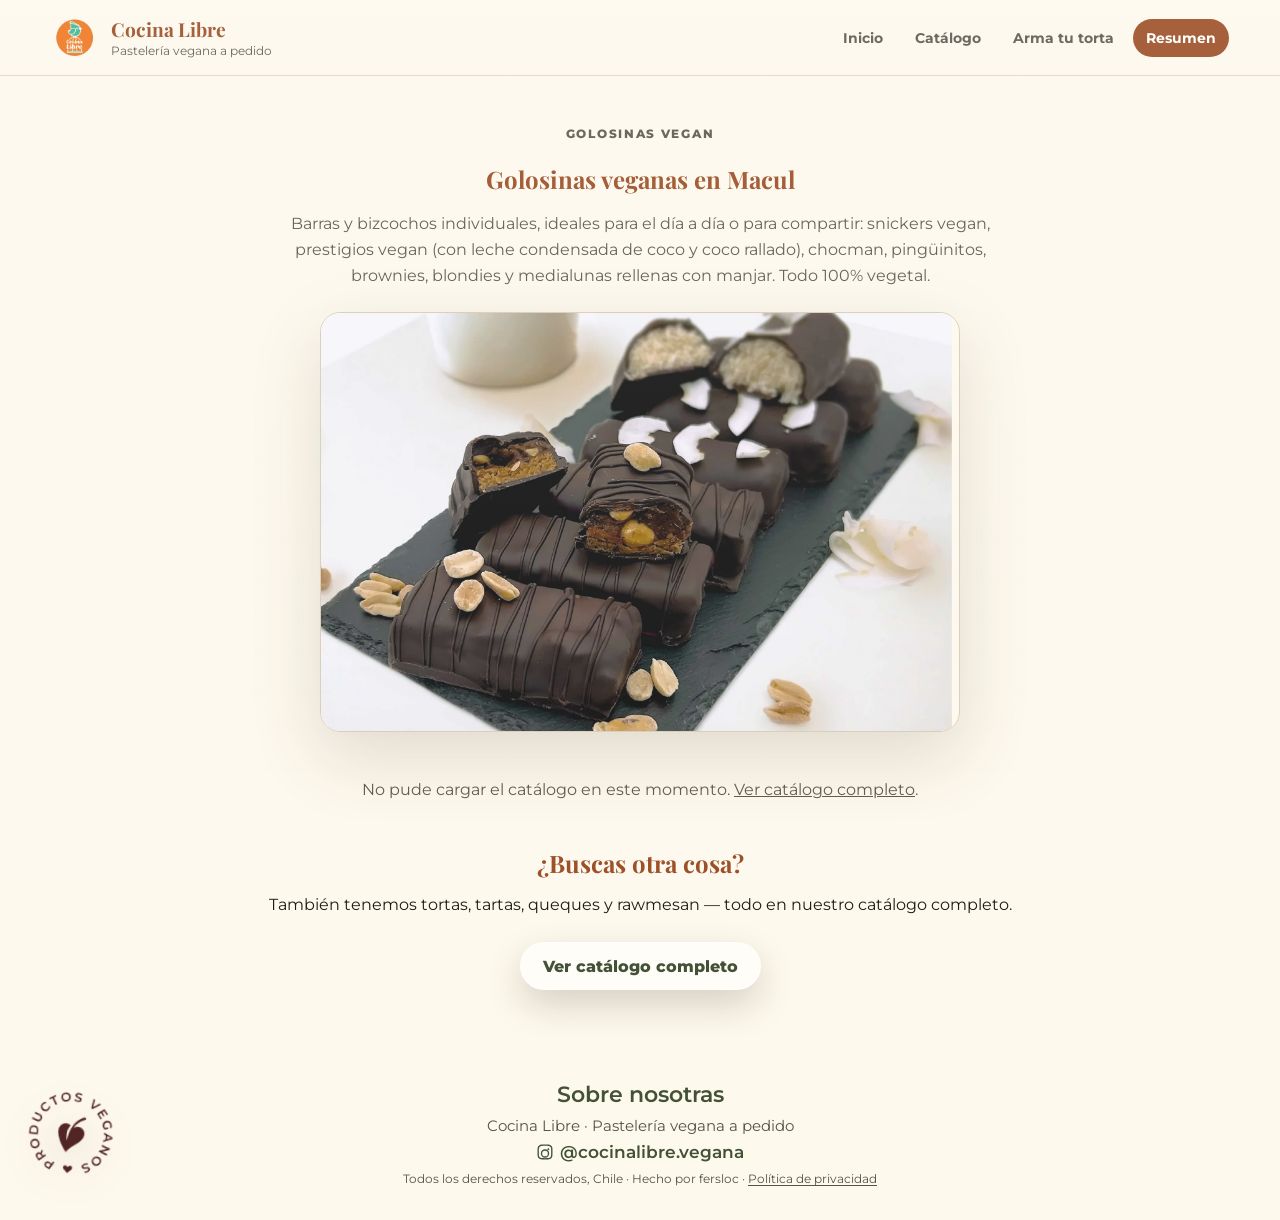
==== commit b2c2be2f: "17.336" ====
--- a/golosinas-veganas.html
+++ b/golosinas-veganas.html
@@ -86,7 +86,7 @@
             <span class="footer-instagram-handle">@cocinalibre.vegana</span>
           </a>
         </span>
-        <span class="footer-credit">Contenido bajo <a href="https://creativecommons.org/licenses/by/4.0/deed.es" target="_blank" rel="license noreferrer">licencia CC BY 4.0</a> · Hecho por fersloc · <a href="politica-de-privacidad.html">Política de privacidad</a></span>
+        <span class="footer-credit">Todos los derechos reservados, Chile · Hecho por fersloc · <a href="politica-de-privacidad.html">Política de privacidad</a></span>
       </span>
     </footer>
 
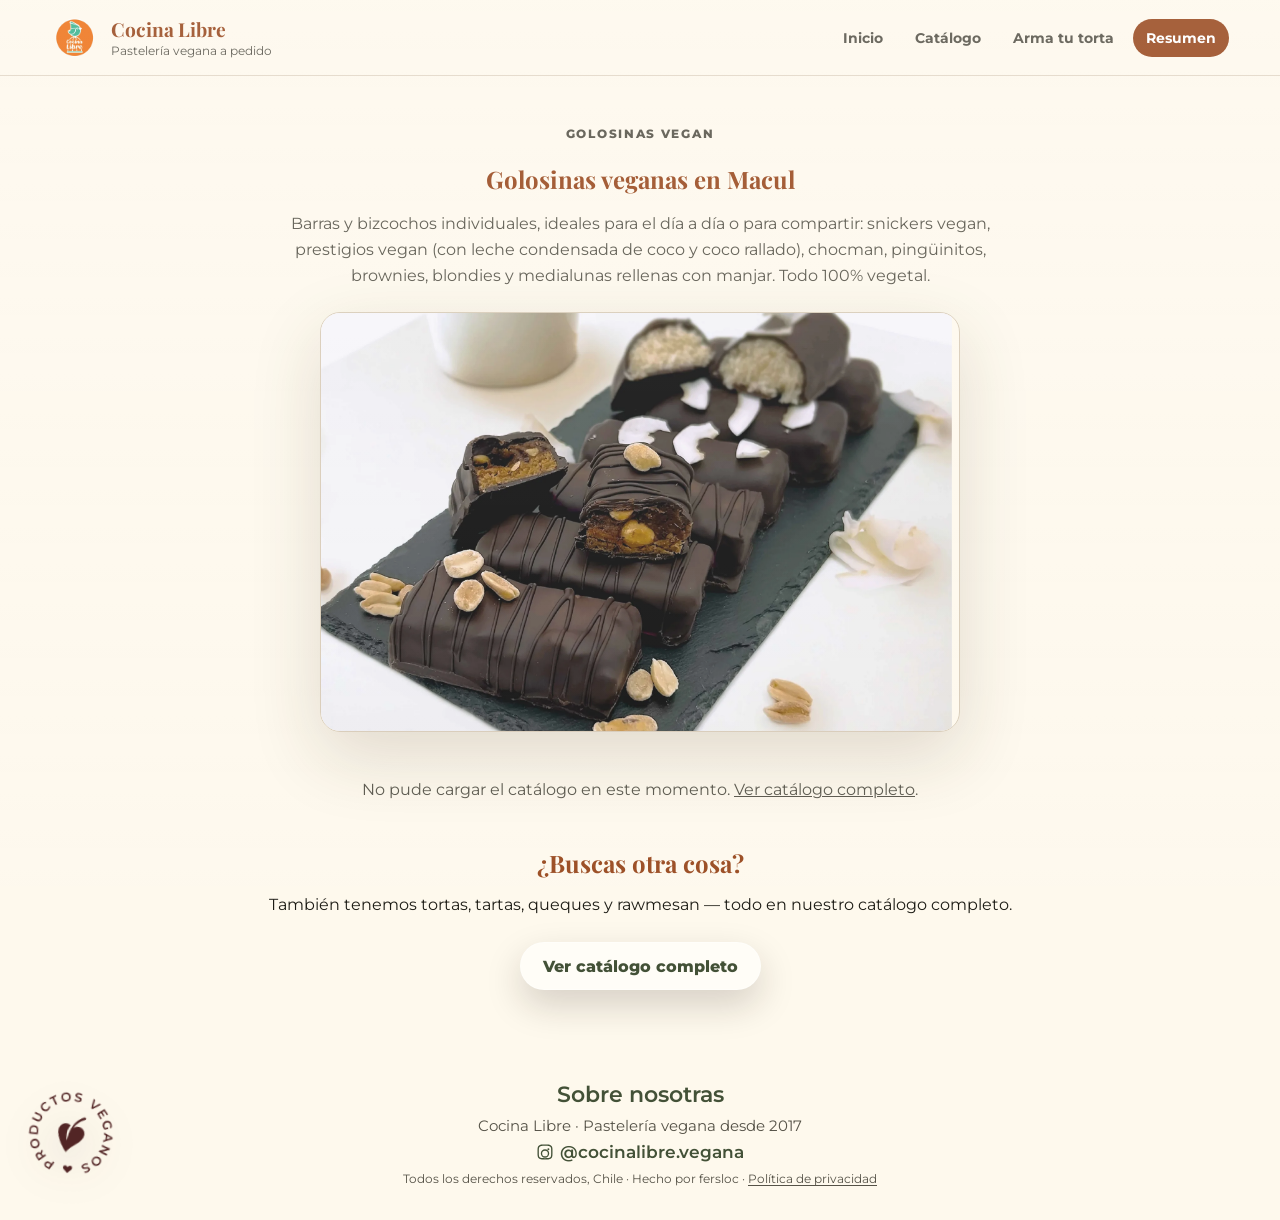
==== commit 8968e3df: "2017" ====
--- a/golosinas-veganas.html
+++ b/golosinas-veganas.html
@@ -79,7 +79,7 @@
       </span>
       <span class="footer-copy">
         <a class="footer-about-link footer-about-link--top" href="sobre-nosotras.html">Sobre nosotras</a><br />
-        <span class="footer-tagline">Cocina Libre · Pastelería vegana a pedido</span><br />
+        <span class="footer-tagline">Cocina Libre · Pastelería vegana desde 2017</span><br />
         <span class="footer-links">
           <a class="footer-instagram" href="https://instagram.com/cocinalibre.vegana" target="_blank" rel="noreferrer" aria-label="Instagram de Cocina Libre">
             <svg class="footer-instagram-icon" viewBox="0 0 24 24" aria-hidden="true" focusable="false"><path fill="currentColor" d="M12 2c2.717 0 3.056.01 4.122.06 1.065.05 1.79.217 2.428.465.66.254 1.216.598 1.772 1.153.5.5.9 1.112 1.153 1.772.247.637.415 1.363.465 2.428.05 1.066.06 1.405.06 4.122s-.01 3.056-.06 4.122c-.05 1.065-.218 1.79-.465 2.428a4.883 4.883 0 01-1.153 1.772c-.5.5-1.112.9-1.772 1.153-.637.247-1.363.415-2.428.465-1.066.05-1.405.06-4.122.06s-3.056-.01-4.122-.06c-1.065-.05-1.79-.218-2.428-.465a4.883 4.883 0 01-1.772-1.153 4.883 4.883 0 01-1.153-1.772c-.247-.637-.415-1.363-.465-2.428C2.013 15.056 2 14.717 2 12s.01-3.056.06-4.122c.05-1.066.217-1.79.465-2.428a4.883 4.883 0 011.153-1.772A4.883 4.883 0 015.45 2.525c.637-.248 1.363-.415 2.428-.465C8.944 2.013 9.283 2 12 2zm0 1.802c-2.67 0-2.986.01-4.04.058-.976.045-1.505.207-1.858.344-.466.181-.8.398-1.15.748-.35.35-.567.684-.748 1.15-.137.353-.3.882-.344 1.858-.048 1.054-.058 1.37-.058 4.04s.01 2.986.058 4.04c.045.976.207 1.505.344 1.858.181.466.398.8.748 1.15.35.35.684.567 1.15.748.353.137.882.3 1.858.344 1.054.048 1.37.058 4.04.058s2.986-.01 4.04-.058c.976-.045 1.505-.207 1.858-.344.466-.181.8-.398 1.15-.748.35-.35.567-.684.748-1.15.137-.353.3-.882.344-1.858.048-1.054.058-1.37.058-4.04s-.01-2.986-.058-4.04c-.045-.976-.207-1.505-.344-1.858a3.09 3.09 0 00-.748-1.15 3.09 3.09 0 00-1.15-.748c-.353-.137-.882-.3-1.858-.344-1.054-.048-1.37-.058-4.04-.058zm0 4.594a5.604 5.604 0 110 11.208 5.604 5.604 0 010-11.208zm0 1.802a3.802 3.802 0 100 7.604 3.802 3.802 0 000-7.604zm5.838-1.995a1.31 1.31 0 11-2.62 0 1.31 1.31 0 012.62 0z"/></svg>
--- a/styles.css
+++ b/styles.css
@@ -1011,6 +1011,40 @@
         line-height: 1.35;
       }
 
+      #builderError {
+        color: #8b2d1d;
+        min-height: 0;
+        margin: 12px 0 0;
+        padding: 8px 14px;
+        border-radius: 14px;
+        background: rgba(255, 253, 247, 0.96);
+      }
+
+      #builderError:empty {
+        display: none;
+      }
+
+      .builder-options label {
+        position: relative;
+      }
+
+      .builder-options .select-star {
+        letter-spacing: 0;
+        text-transform: none;
+        position: absolute;
+        display: grid;
+        place-items: center;
+        color: #8b2d1d;
+        font-size: 1.2rem;
+        font-weight: 800;
+        line-height: 1;
+        pointer-events: none;
+      }
+
+      .select-star[hidden] {
+        display: none;
+      }
+
       .price {
         color: var(--clay);
         font-weight: 800;
@@ -1691,7 +1725,7 @@
       .builder-options textarea {
         width: 100%;
         min-height: 74px;
-        resize: vertical;
+        resize: none;
         border: 1px solid rgba(255,255,255,0.28);
         border-radius: 18px;
         background: rgba(255,253,247,0.94);
@@ -1699,6 +1733,36 @@
         padding: 11px 12px;
         font: inherit;
         font-weight: 700;
+      }
+
+      .builder-options textarea::-webkit-scrollbar {
+        width: 8px;
+      }
+
+      .builder-options textarea::-webkit-scrollbar-button {
+        display: none;
+      }
+
+      .builder-options textarea::-webkit-scrollbar-track {
+        margin: 12px 0;
+        background: transparent;
+      }
+
+      .builder-options textarea::-webkit-scrollbar-thumb {
+        border: 2px solid transparent;
+        border-radius: 999px;
+        background: rgba(67, 81, 55, 0.45) content-box;
+      }
+
+      .builder-options textarea::-webkit-scrollbar-thumb:hover {
+        background: rgba(67, 81, 55, 0.75) content-box;
+      }
+
+      @supports not selector(::-webkit-scrollbar) {
+        .builder-options textarea {
+          scrollbar-width: thin;
+          scrollbar-color: rgba(67, 81, 55, 0.5) transparent;
+        }
       }
 
       .topper-note {
@@ -2866,3 +2930,57 @@
           transition: none;
         }
       }
+
+/* Torta 3D interactiva de "Arma tu torta" (assets/builder/3d/cake3d.js).
+   Oculta hasta que carga; entonces reemplaza las fotos apiladas (.layer-cake), que quedan de respaldo. */
+.cake3d {
+  display: none;
+  position: relative;
+  width: 100%;
+  height: clamp(440px, 64vh, 600px);
+}
+.cake3d.is-ready { display: block; }
+.cake3d.is-ready + .layer-cake { display: none; }
+.cake3d canvas {
+  position: absolute;
+  inset: 0;
+  width: 100%;
+  height: 100%;
+  display: block;
+  touch-action: pan-y;
+  cursor: grab;
+}
+.cake3d canvas:active { cursor: grabbing; }
+.cake3d-lbl {
+  position: absolute;
+  right: 4px;
+  transform: translateY(-50%);
+  color: #fff8ec;
+  font-family: Georgia, "Times New Roman", serif;
+  font-weight: 700;
+  font-size: clamp(1.1rem, 4.2vw, 1.6rem);
+  line-height: 1;
+  text-shadow: 0 2px 8px rgba(0, 0, 0, 0.45);
+  pointer-events: none;
+}
+@media (min-width: 901px) {
+  .cake3d { align-self: start; }   /* la torta arranca a la altura del formulario, no centrada contra su alto */
+}
+@media (min-width: 901px) {
+  /* menos aire entre el menu y el inicio de "Arma tu torta" */
+  .builder-section { padding-top: clamp(24px, 2.5vw, 40px); }
+  .builder-card { padding-top: 0; }
+}
+@media (max-width: 900px) {
+  /* en celular el bloque se ajusta al ancho para no dejar aire vacio arriba y abajo de la torta */
+  .cake3d { height: clamp(400px, 120vw, 520px); margin-top: -28px; }
+}
+@media (min-width: 901px) {
+  /* laptop: el bloque ocupa la pantalla visible bajo el menu (arranca a la altura del formulario),
+     asi la torta, centrada en su bloque, queda en el centro de la pantalla */
+  .cake3d {
+    height: calc(100svh - 160px);
+    min-height: 520px;
+    max-height: 820px;
+  }
+}
